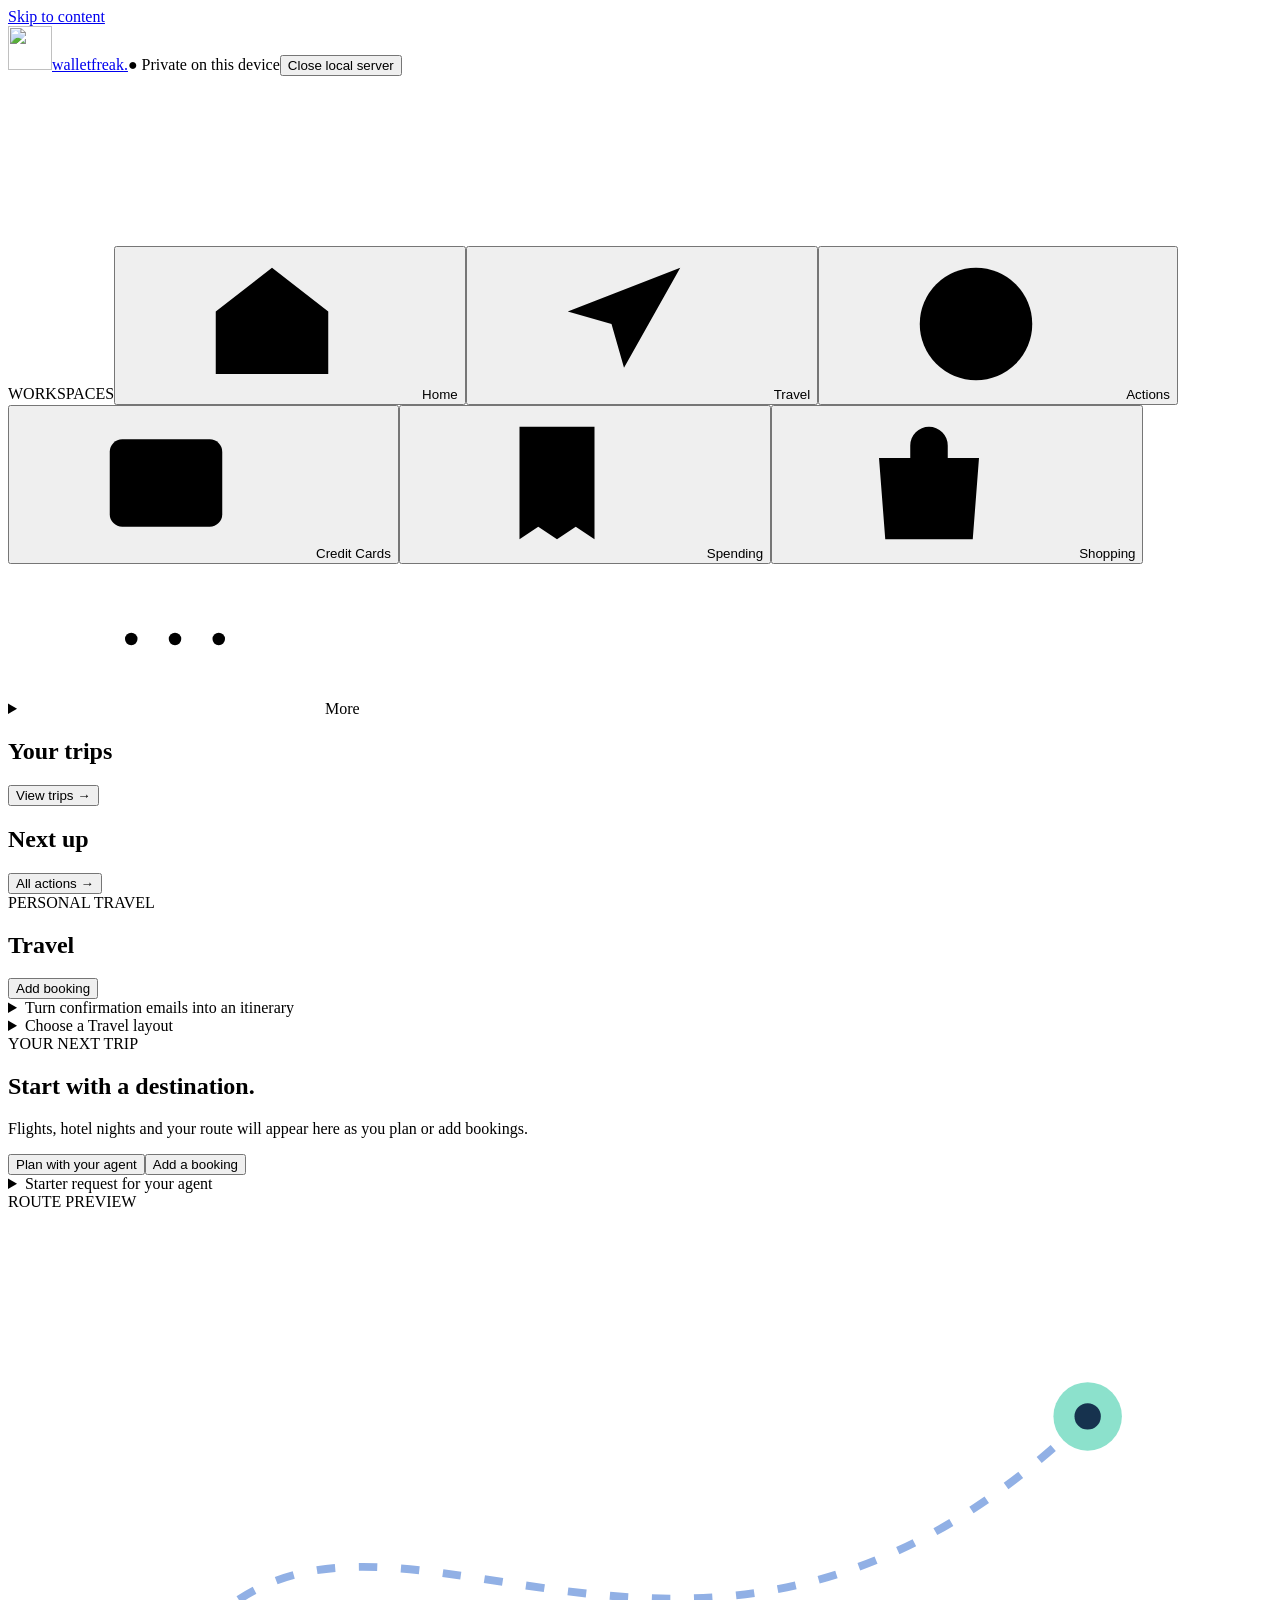
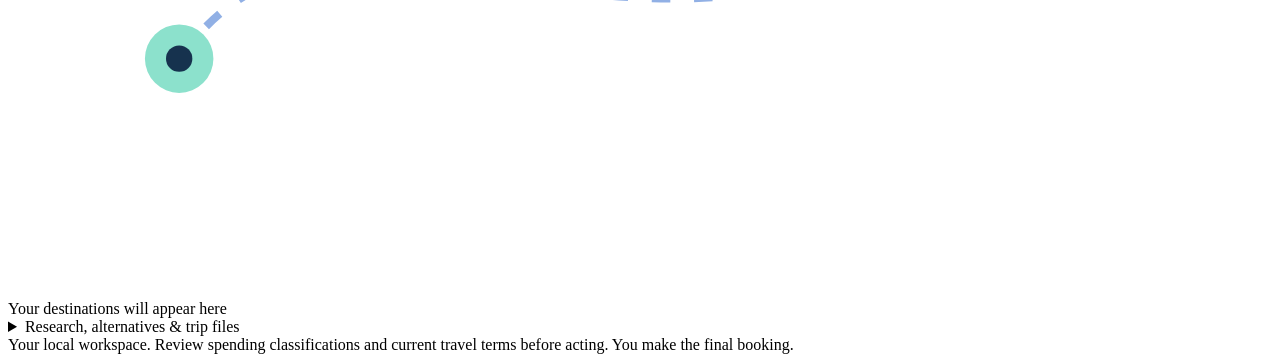
==== plugins/walletfreak/assets/dashboard/index.html @ db1d3a80 "Simplify personal wallet and travel empty state" ====
<!doctype html>
<html lang="en"><head><meta charset="utf-8"><meta name="viewport" content="width=device-width,initial-scale=1"><title>WalletFreak · Research workspace</title><link rel="icon" href="/assets/mascot.png"><link rel="stylesheet" href="/assets/dashboard/app.css"><script defer src="/assets/dashboard/app.js"></script><script defer src="/assets/dashboard/finance.js"></script><script defer src="/assets/dashboard/spending.js"></script><script defer src="/assets/dashboard/shopping.js"></script><script defer src="/assets/dashboard/confirmations.js"></script><link rel="stylesheet" href="/assets/components/v1/components.css"><script defer src="/assets/components/v1/components.js"></script><script defer src="/assets/dashboard/overview.js"></script><script defer src="/assets/dashboard/actions.js"></script><script defer src="/assets/dashboard/wallet-setup.js"></script><script defer src="/assets/dashboard/onboarding.js"></script><link rel="stylesheet" href="/assets/components/v1/vendor/leaflet.css"><script defer src="/assets/components/v1/vendor/leaflet.js"></script></head>
<body>
<a class="skip" href="#main">Skip to content</a>
<header><a class="brand" href="/"><img src="/assets/mascot.png" width="44" height="44" alt="">walletfreak<span>.</span></a><span class="local-badge">● Private on this device</span><button id="stop" class="quiet">Close local server</button></header>
<main id="main">
<p id="notice" role="status" aria-live="polite"></p>
<svg class="nav-sprite" aria-hidden="true" xmlns="http://www.w3.org/2000/svg"><symbol id="nav-home" viewBox="0 0 24 24"><path d="m3 10 9-7 9 7v10H3zM9 20v-6h6v6"/></symbol><symbol id="nav-travel" viewBox="0 0 24 24"><path d="M21 3 3 10l7 2 2 7 9-16ZM10 12l5-5"/></symbol><symbol id="nav-actions" viewBox="0 0 24 24"><circle cx="12" cy="12" r="9"/><path d="m8 12 3 3 5-6"/></symbol><symbol id="nav-cards" viewBox="0 0 24 24"><rect x="3" y="5" width="18" height="14" rx="2"/><path d="M3 10h18"/></symbol><symbol id="nav-spending" viewBox="0 0 24 24"><path d="M6 3h12v18l-3-2-3 2-3-2-3 2zM9 8h6M9 12h6"/></symbol><symbol id="nav-shopping" viewBox="0 0 24 24"><path d="M4 8h16l-1 13H5L4 8ZM9 9V6a3 3 0 0 1 6 0v3"/></symbol><symbol id="nav-more" viewBox="0 0 24 24"><circle cx="5" cy="12" r="1"/><circle cx="12" cy="12" r="1"/><circle cx="19" cy="12" r="1"/></symbol></svg>
<nav class="tabs workspace-nav" aria-label="Workspaces"><span class="nav-caption">WORKSPACES</span><button data-tab="home" aria-pressed="true"><span class="nav-icon" aria-hidden="true"><svg><use href="#nav-home"/></svg></span>Home</button><button data-tab="overview" aria-pressed="false"><span class="nav-icon" aria-hidden="true"><svg><use href="#nav-travel"/></svg></span>Travel</button><button data-tab="actions" aria-pressed="false"><span class="nav-icon" aria-hidden="true"><svg><use href="#nav-actions"/></svg></span>Actions <span id="action-count" class="action-count" aria-hidden="true" hidden></span></button><button data-tab="wallet" aria-pressed="false"><span class="nav-icon" aria-hidden="true"><svg><use href="#nav-cards"/></svg></span>Credit Cards</button><button data-tab="spending" aria-pressed="false"><span class="nav-icon" aria-hidden="true"><svg><use href="#nav-spending"/></svg></span>Spending</button><button data-tab="shopping" aria-pressed="false"><span class="nav-icon" aria-hidden="true"><svg><use href="#nav-shopping"/></svg></span>Shopping</button><details class="workspace-more"><summary><span class="nav-icon" aria-hidden="true"><svg><use href="#nav-more"/></svg></span>More</summary><div><button data-tab="credentials" aria-pressed="false">Sign-ins</button><button data-tab="plugins" aria-pressed="false">Plugins & skills</button></div></details></nav>
<div id="wallet-summary" class="summary-strip"></div>
<section id="onboarding" class="onboarding" aria-labelledby="onboarding-title" hidden><div><span class="eyebrow">GET STARTED</span><h2 id="onboarding-title">Make this dashboard yours.</h2><p>Start with the current Travel design. Your trips fill its sections; cards and rewards have their own workspace. Sign-ins are optional. Saved changes are available to your agent on its next read.</p></div><div class="onboarding-steps"><form id="onboarding-layout"><label>Travel layout<select id="onboarding-template"></select></label><button type="submit" class="primary">Use this layout</button></form><button id="onboarding-wallet" type="button">Add your wallet</button><button id="onboarding-signins" type="button">Add sign-ins</button><button id="onboarding-finish" type="button" class="quiet">Finish setup</button></div><p id="onboarding-status" role="status"></p></section>
<section id="home" class="panel"><div id="home-hero" class="home-hero"></div><div id="home-stats" class="home-stats"></div><div class="section-heading"><h2>Your trips</h2><button type="button" data-tab="overview">View trips →</button></div><div id="home-trips" class="home-trips"></div><div class="section-heading"><h2>Next up</h2><button type="button" data-tab="actions">All actions →</button></div><div id="home-actions" class="home-actions"></div></section>
<section id="overview" class="panel"><div class="travel-hero"><div><span class="eyebrow">PERSONAL TRAVEL</span><h1 id="overview-heading">Travel</h1></div><div class="travel-hero-actions"><button type="button" id="open-confirmations">Add booking</button></div></div><details id="confirmation-import" class="confirmation-import"><summary>Turn confirmation emails into an itinerary</summary><form id="confirmation-form"><label>Paste one or more confirmation emails<textarea id="confirmation-text" rows="8" maxlength="50000" required placeholder="Paste a flight or hotel confirmation. Separate multiple emails with --- on its own line."></textarea></label><button class="primary" type="submit">Detect bookings</button></form><div id="confirmation-review" hidden><label>Trip name<input id="confirmation-title" value="Imported trip" maxlength="200" required></label><p id="confirmation-note"></p><div id="confirmation-items"></div><fieldset class="confirmation-lodging"><legend>Hotel nights to cover</legend><p>Use local dates at the destination. Check-in is the arrival day; check-out is the departure day. Leave both blank if the dates are uncertain.</p><div class="credential-grid"><label>First hotel night<input id="confirmation-lodging-start" type="date"></label><label>Departure / check-out<input id="confirmation-lodging-end" type="date"></label></div></fieldset><button type="button" id="confirmation-save" class="primary">Save reviewed itinerary</button></div><p class="muted">Preview stays in this browser. Saving keeps reviewed fields; original email text is discarded.</p></details><details id="overview-customize"><summary>Choose a Travel layout</summary><form id="overview-settings" class="inline-form"><label>Template<select aria-label="Template" id="overview-template"></select></label><label>Theme<select aria-label="Theme" id="overview-theme"></select></label><label>Density<select aria-label="Density" id="overview-density"></select></label><button type="submit">Apply template</button></form><div class="actions"><label>Load layout JSON<input id="overview-file" type="file" accept=".json,application/json"></label><button id="overview-export">Download layout</button></div><p class="muted">Travel layouts arrange trip sections. Cards and spending have their own workspaces; your data stays on this device.</p></details><div id="overview-intro" class="travel-empty"><div class="travel-empty-copy"><span class="eyebrow">YOUR NEXT TRIP</span><h2>Start with a destination.</h2><p>Flights, hotel nights and your route will appear here as you plan or add bookings.</p><div class="actions"><button id="overview-plan" type="button" class="primary">Plan with your agent</button><button id="overview-import" type="button">Add a booking</button></div><details><summary>Starter request for your agent</summary><p id="overview-prompt">Plan a trip to [destination] around [dates]. Use my personal wallet, compare cash and points, and add flights, hotel nights and stay locations to my Travel dashboard. If I have linked airline sign-ins, review upcoming bookings with me and import confirmed trips without duplicates.</p><button id="overview-copy" type="button">Copy request</button></details></div><div class="travel-empty-map" aria-hidden="true"><span class="eyebrow">ROUTE PREVIEW</span><svg viewBox="0 0 480 260" preserveAspectRatio="xMidYMid meet"><path d="M65 170 C135 72 255 228 410 78" fill="none" stroke="#91b0e5" stroke-width="3" stroke-dasharray="7 9"/><circle cx="65" cy="170" r="13" fill="#8ce1cc"/><circle cx="410" cy="78" r="13" fill="#8ce1cc"/><circle cx="65" cy="170" r="5" fill="#16324e"/><circle cx="410" cy="78" r="5" fill="#16324e"/></svg><span>Your destinations will appear here</span></div></div><div id="trip-toolbar" hidden><label id="overview-trip-label">Saved trip<select id="overview-trip"></select></label><button id="manage-trips" type="button">Manage trips</button></div><dialog id="trip-manager" aria-labelledby="trip-manager-title"><div class="section-heading"><h2 id="trip-manager-title">Manage trips</h2><button id="trip-manager-close" type="button" aria-label="Close trip manager">×</button></div><div id="trip-manager-list"></div><div class="actions"><button id="clear-trips" type="button" class="quiet danger">Clear all trips</button></div><p class="muted">Deleted trips are removed from this device. Your wallet and downloaded copies stay.</p></dialog><p id="overview-layout-note" class="muted" hidden>This saved layout includes other workspaces. Travel shows trip sections here; your wallet and spending data remain in their own workspaces.</p><div id="travel-actions" hidden></div><div id="overview-costs" class="travel-costs" hidden></div><div id="overview-content"></div><details id="trip-library"><summary>Research, alternatives & trip files</summary><div id="result-content" hidden><div class="actions"><button id="overview-reload" class="quiet">Refresh trip</button><button id="export" class="quiet">Download trip file</button><button id="delete-results" class="quiet danger">Delete this trip</button></div><details id="trip-alternatives"><summary>Compare options & research</summary><h3>Explore your options</h3><div class="filters"><label>Search findings<input id="search" type="search" placeholder="Provider, route, room, restriction…"></label><label>Type<select aria-label="Type" id="kind"><option value="">All types</option><option>flight</option><option>hotel</option><option>lounge</option><option>transport</option><option>other</option></select></label><label>Availability<select aria-label="Availability" id="availability"><option value="">All statuses</option><option>available</option><option>unavailable</option><option>waitlisted</option><option>blocked</option><option>unverified</option></select></label><label class="check"><input type="checkbox" id="shortlisted"> Shortlist only</label></div>
<p id="count" class="muted" role="status"></p><div id="options" class="option-grid"></div><h3>Compare your shortlist</h3><div id="comparison" class="table-scroll"></div><div id="totals" class="note"></div><h3>Evidence & open questions</h3><div id="evidence"></div><ul id="gaps"></ul>

</details></div></details></section>
<section id="actions" class="panel" hidden><div class="section-heading"><div><span class="eyebrow">YOUR NEXT STEPS</span><h2>Actions</h2></div></div><p class="muted">Decisions and follow-ups across your workspace. Booking status changes when a reviewed confirmation is saved.</p><div id="actions-list"></div></section>
<section id="wallet" class="panel" hidden>
<div class="section-heading"><div><span class="eyebrow">WALLETFREAK CREDIT CARDS</span><h2>Your personal wallet.</h2></div><span class="muted">Self-reported · saved on this device</span></div>
<div id="legacy-profile" class="note" hidden>A saved traveler profile is available. <button id="import-profile" type="button">Load existing wallet</button><span class="muted">Imports into an empty wallet; keeps the original file and report dates.</span></div>
<div class="people-toolbar" hidden><label>Profile<select id="wallet-person" aria-label="Profile"><option value="">Everyone</option></select></label></div><div class="wallet-toolbar"><input id="wallet-search" type="search" aria-label="Search wallet" placeholder="Find a card, program, gift card or credit…"><span id="wallet-status" role="status"></span></div>
<div id="wallet-conflict" class="note" hidden>Your saved wallet changed in another tab. Unsaved edits are still here. Copy anything you want to keep before reloading.</div>
<div class="actions" role="group" aria-label="Wallet view"><button id="wallet-view-cards" aria-pressed="true">Cards & rewards</button><button id="wallet-view-table" aria-pressed="false">Table view</button></div><form id="wallet-form" inert>
<div id="wallet-table-actions" class="actions sheet-actions" hidden><button type="submit" class="primary">Save table edits</button><button type="button" id="reload-wallet" class="quiet">Discard table edits</button></div>
<div id="wallet-tiles"></div><div id="wallet-tables" hidden><section><div class="section-heading"><h3>Cards</h3><button type="button" data-add="cards">+ Add card</button></div><div id="wallet-cards" class="sheet-scroll"></div></section>
<section><div class="section-heading"><h3>Points, miles & status</h3><button type="button" data-add="programs">+ Add loyalty program</button></div><div id="wallet-programs" class="sheet-scroll"></div></section>
<section><div class="section-heading"><h3>Gift cards, travel funds & benefits</h3><button type="button" data-add="benefits">+ Add asset</button></div><div id="wallet-benefits" class="sheet-scroll"></div></section>
</div><dialog id="wallet-editor"><div class="section-heading"><h3 id="wallet-editor-title">Edit entry</h3><button type="button" id="wallet-editor-close" aria-label="Close editor">×</button></div><div id="wallet-editor-fields"></div><div id="reward-suggestion"></div><div class="actions"><button type="button" id="wallet-editor-done" class="primary">Save changes</button></div><p class="muted">Save changes stores this wallet on your device.</p></dialog><dialog id="card-picker" aria-labelledby="card-picker-title"><div class="section-heading"><h3 id="card-picker-title">Choose your card</h3><button type="button" id="card-picker-close" aria-label="Close card gallery">×</button></div><input id="card-picker-search" type="search" aria-label="Search card products" placeholder="Search Delta, United, Chase…"><p id="card-picker-count" class="muted"></p><div id="card-picker-results" class="card-picker-grid"></div><p class="muted">Artwork is from an older catalog and may differ from today’s card.</p></dialog><label class="preferences">Travel & wallet preferences<textarea id="wallet-preferences" maxlength="4000" rows="2" placeholder="Airports, travel preferences and points you want to preserve…"></textarea></label>
<p class="muted">Tab across cells; Enter moves down a column. Blank = unknown. Saving retains each reporting date. Put account passwords in Sign-ins; keep redemption codes out of wallet notes.</p>
</form><details id="wallet-data" class="wallet-extra"><summary>Wallet data & profiles</summary><div class="actions"><button id="setup-wallet" type="button">Manage profiles</button><button type="button" id="delete-wallet" class="quiet danger">Delete personal wallet</button></div></details><dialog id="sync-request-dialog"><div class="section-heading"><h3>Refresh with your agent</h3><button type="button" id="sync-request-close" aria-label="Close request">×</button></div><p>WalletFreak cannot start an agent turn from this page. Copy this request into your Codex or Claude Code conversation to refresh the selected account.</p><textarea id="sync-request-text" readonly rows="4" aria-label="Request for your agent"></textarea><button type="button" id="sync-request-copy" class="primary">Copy request</button></dialog><dialog id="wallet-setup"><div class="section-heading"><h3>Set up your wallet</h3><button type="button" id="setup-cancel">Cancel</button></div><ol id="setup-progress" class="setup-progress"></ol><p id="setup-error" role="status"></p><div id="setup-fields"></div><div class="actions"><button type="button" id="setup-back">Back</button><button type="button" id="setup-next" class="primary">Continue</button></div><p class="muted">Balances and sign-ins are optional. Nothing is saved until Review & save.</p></dialog><details id="asset-guide"><summary>Asset ideas & official references</summary><div id="asset-catalog"></div></details>
<datalist id="card-names"></datalist><datalist id="asset-names"></datalist>
</section>
<section id="credentials" class="panel" hidden>
<div class="section-heading"><h2>Sign-ins</h2></div>
<p class="muted">Passwords are saved encrypted in private local JSON and decrypted only to fill the approved provider login form. The encryption key stays in macOS Keychain on Mac or a private device key file elsewhere. Saving does not log in automatically; ask your agent to sign in or refresh balances. Provider verification remains yours to complete.</p>
<p id="vault-status" role="status"></p><button id="migrate-vault" type="button" hidden>Move older sign-ins to device encryption</button>
<form id="vault-unlock" class="inline-form" hidden><label>Master password<input id="master-password" type="password" minlength="12" maxlength="1024" required autocomplete="off"></label><button id="unlock-vault" type="submit" class="primary">Unlock vault</button></form>
<div id="vault-open" hidden><div id="vault-list" class="sheet-scroll"></div><div class="actions"><button id="clear-signins" type="button" class="quiet danger">Clear all sign-ins</button></div>
<form id="credential-form" autocomplete="off">
<input id="credential-id" type="hidden"><p id="credential-association" class="note" hidden></p>
<div class="credential-grid"><label>Provider<input id="credential-provider" list="provider-names" required maxlength="300" placeholder="United, Hilton, Amex or any provider"></label><label>Person / account label<input id="credential-label" maxlength="300" placeholder="Personal, household member…"></label><label>Exact login origin<input id="credential-origin" type="url" placeholder="https://accounts.example.com" maxlength="300"></label><label>Username<input id="credential-username" required maxlength="300" autocomplete="off"></label><label>Password<input id="credential-password" type="password" required maxlength="4096" autocomplete="new-password"></label></div>
<div class="actions"><button type="submit" class="primary">Save sign-in</button><button type="button" id="new-credential">New sign-in</button></div></form>
</div><datalist id="provider-names"></datalist>
</section>
<section id="spending" class="panel" hidden><div class="finance-hero"><span class="eyebrow">WALLETFREAK SPENDING</span><h2>Know where it went.</h2><p>Review spending by category and month. Every number comes from your approved activity.</p></div><div id="finance-chart"></div><div class="section-heading"><h3>Add activity</h3><button id="references-refresh">Refresh files</button></div>
<div id="reference-drop" class="reference-drop"><strong>Drop statements here</strong><span>PDF, CSV or ZIP · up to 20 MB each</span><button id="reference-choose" type="button">Choose files</button><input id="reference-files" type="file" accept=".pdf,.csv,.zip,application/pdf,text/csv,application/zip" multiple hidden></div>
<p id="reference-status" role="status" class="muted">Saved on this device. Ask your agent what you’d like to learn.</p>
<div id="reference-list"></div><button id="reference-copy" type="button" hidden>Copy references for your agent</button>
<p class="muted reference-privacy">Uploading saves a local copy; it does not start analysis. When you ask your agent to read it, your host’s model data handling applies.</p>
<div id="spending-report"><p class="muted">Your metrics and findings will appear here.</p></div>

<details id="spend-advanced"><summary>Transaction spreadsheet (CSV)</summary>
<div class="section-heading"><h3>Transaction spreadsheet</h3><div class="actions"><button id="spend-reload">Reload spending</button><a href="/api/spending/transactions.csv" download>Download transactions CSV</a><a href="/api/spending/summary.csv" download>Download category totals CSV</a><button id="spend-delete" class="danger">Delete spending</button></div></div>
<p class="muted">Download activity from your bank, then import it here. Files are processed on this device. No bank credentials required. This is a local spending ledger, not a tax report.</p>
<details id="spend-import-panel"><summary>Import downloaded activity</summary><form id="spend-import-form">
<div class="credential-grid"><label>Bank<select aria-label="Bank" id="spend-bank"><option>Chase</option><option>Citi</option><option>Capital One</option><option>Amex</option><option>Other bank</option></select></label><label>Account alias<input id="spend-account" required maxlength="300" placeholder="Sapphire personal · avoid full account numbers"></label><label>Default currency<input id="spend-currency" value="USD" pattern="[A-Za-z]{3}" required maxlength="3"></label><label>Purchases in this CSV<select aria-label="Purchases in this CSV" id="spend-sign"><option value="negative">Negative amounts (typical Chase card export)</option><option value="positive">Positive amounts (typical Amex card export)</option></select></label></div>
<p class="muted">Check one known purchase against the preview. Debit/Credit columns override the sign setting. Dates must include a year: YYYY-MM-DD or US month/day/year. Amounts support up to two decimal places.</p>
<label>Activity CSV<input type="file" id="spend-file" accept=".csv,text/csv" required></label><p class="muted">One account per import, up to 10,000 transactions in the ledger and 1.2 MB per file. PDF, scanned and Excel statements need conversion and reconciliation first; the Spending skill includes bank-specific guides. Original downloads are not stored by this app.</p>
<div id="spend-mapping" class="credential-grid"></div><div class="actions"><button type="submit">Preview import</button><button type="button" id="spend-template">Download CSV template</button></div></form>
<p id="spend-preview-note" role="status"></p><div id="spend-preview" class="sheet-scroll"></div><button id="spend-confirm" hidden>Add preview to ledger</button></details>
<div class="filters"><label>Search transactions<input id="spend-search" type="search" placeholder="Merchant, category, account…"></label><label>Review state<select aria-label="Review state" id="spend-filter"><option value="">All transactions</option><option>needs-review</option><option>approved</option><option>excluded</option></select></label><label>Month<input id="spend-month" type="month"></label></div>
<div class="actions"><button id="spend-save">Save row edits</button><button id="spend-approve">Approve this page</button><span id="spend-count" role="status"></span></div><p class="muted">Positive = money out; negative = money in. Confirm each category and transaction type. “Approve this page” skips unknown types and possible duplicates. Payments, transfers and income are excluded from spending totals. Refunds reduce spending in the month received.</p>
<div id="spend-table" class="sheet-scroll"></div><div class="actions"><button id="spend-prev">Previous page</button><button id="spend-next">Next page</button></div>
<h3>Monthly category totals</h3><p class="muted">Approved expenses minus approved refunds, grouped by currency. Totals cover the complete ledger; search and page filters apply only to the transaction table.</p><div id="spend-totals" class="sheet-scroll"></div>
</details>
</section>

<section id="shopping" class="panel" hidden><div class="travel-hero"><div><span class="eyebrow">WALLETFREAK SHOPPING</span><h1>Find the better deal.</h1><p>Compare current prices, offers, cash back and the cards you already have.</p></div><button id="shopping-refresh">Refresh findings</button></div><label>Search observed offers<input id="shopping-search" type="search" placeholder="Store, product or terms"></label><p id="shopping-count" class="muted"></p><div id="shopping-deals"></div><p class="muted">Ask your agent to research a product or retailer. Offers are snapshots; check source terms before buying.</p></section><section id="plugins" class="panel" hidden><div class="section-heading"><h2>Plugins & skills</h2><input id="skill-search" type="search" aria-label="Search plugins and skills" placeholder="Find a capability…"></div><p id="plugin-note" class="muted"></p><div id="plugin-list"></div></section>
</main><footer>Your local workspace. Review spending classifications and current travel terms before acting. You make the final booking.</footer>
</body></html>
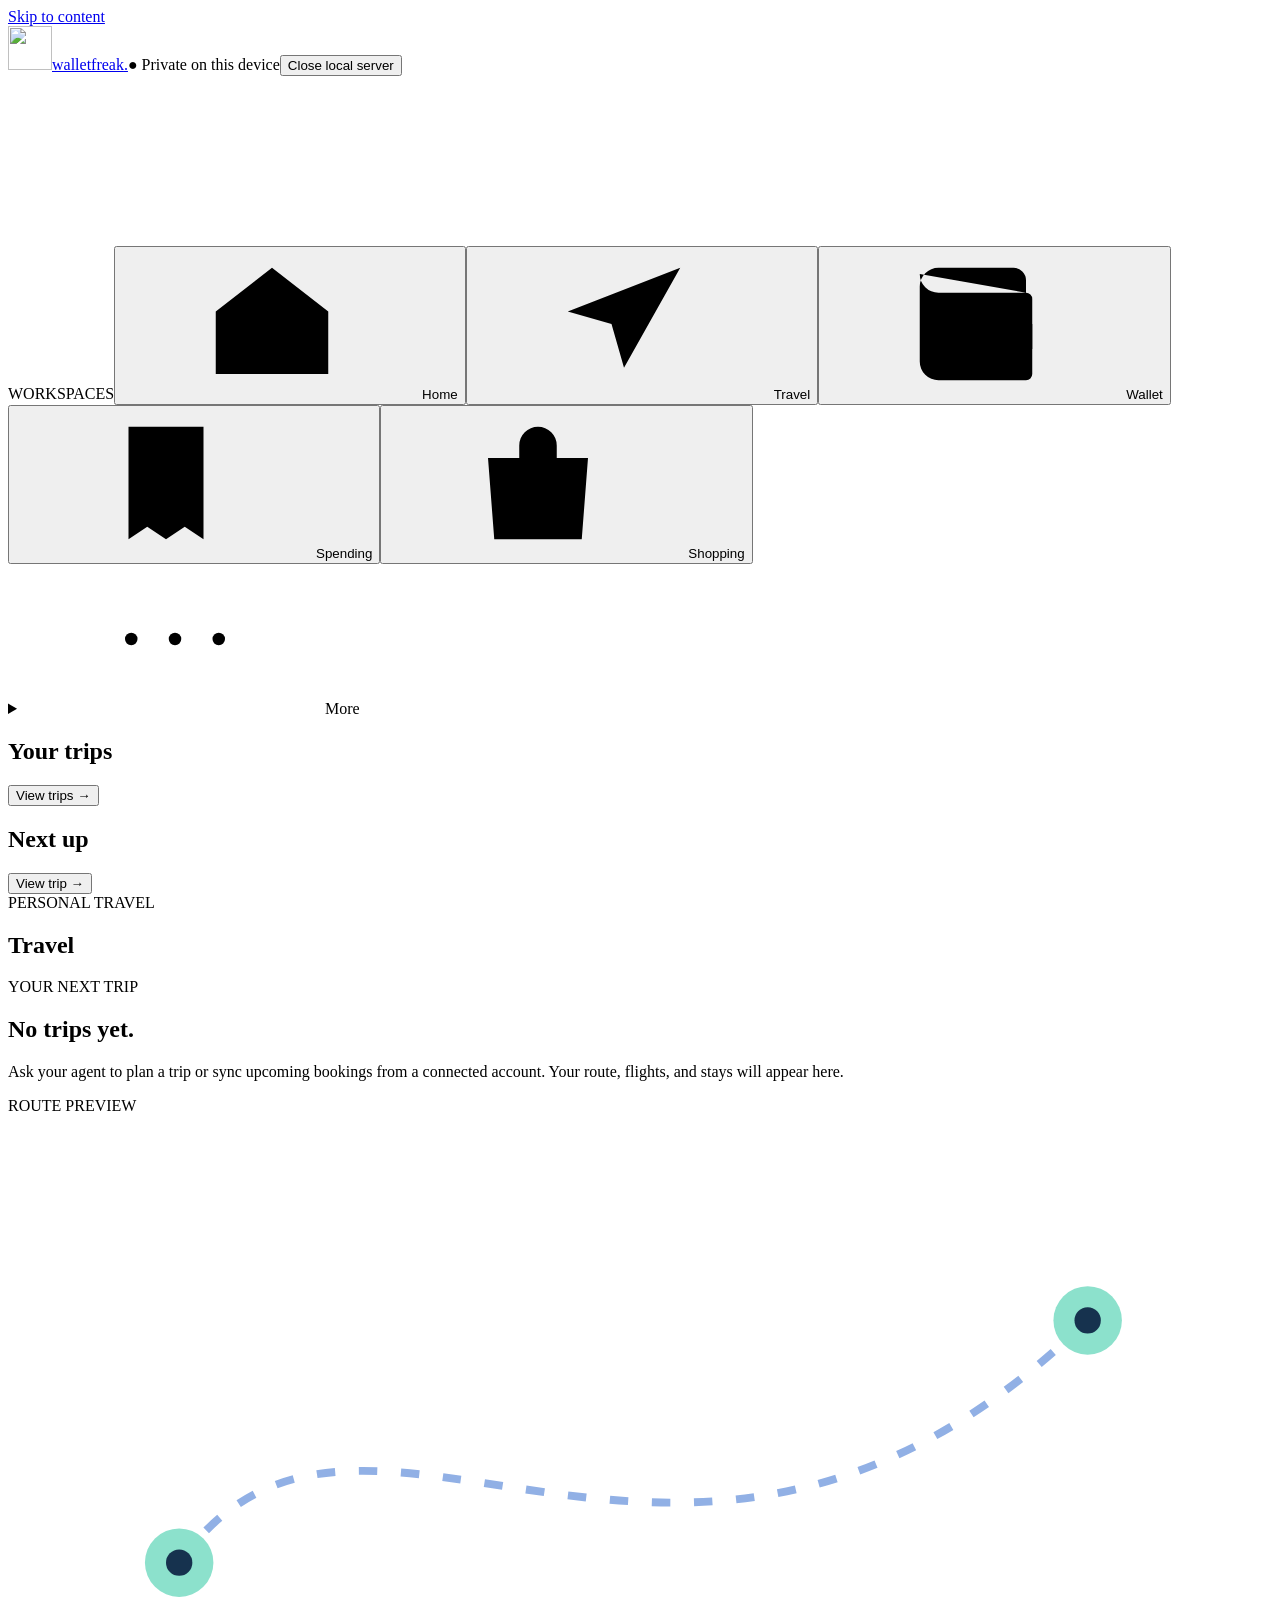
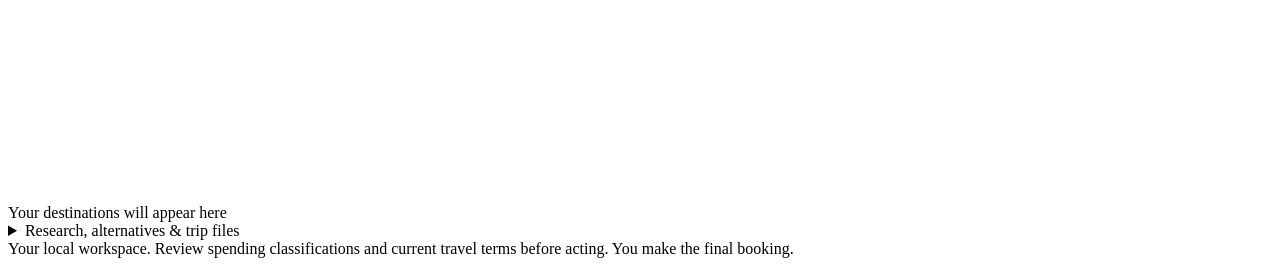
==== commit b9d38bab: "Unify connected accounts in Wallet and simplify Travel" ====
--- a/plugins/walletfreak/assets/dashboard/index.html
+++ b/plugins/walletfreak/assets/dashboard/index.html
@@ -1,22 +1,32 @@
 <!doctype html>
-<html lang="en"><head><meta charset="utf-8"><meta name="viewport" content="width=device-width,initial-scale=1"><title>WalletFreak · Research workspace</title><link rel="icon" href="/assets/mascot.png"><link rel="stylesheet" href="/assets/dashboard/app.css"><script defer src="/assets/dashboard/app.js"></script><script defer src="/assets/dashboard/finance.js"></script><script defer src="/assets/dashboard/spending.js"></script><script defer src="/assets/dashboard/shopping.js"></script><script defer src="/assets/dashboard/confirmations.js"></script><link rel="stylesheet" href="/assets/components/v1/components.css"><script defer src="/assets/components/v1/components.js"></script><script defer src="/assets/dashboard/overview.js"></script><script defer src="/assets/dashboard/actions.js"></script><script defer src="/assets/dashboard/wallet-setup.js"></script><script defer src="/assets/dashboard/onboarding.js"></script><link rel="stylesheet" href="/assets/components/v1/vendor/leaflet.css"><script defer src="/assets/components/v1/vendor/leaflet.js"></script></head>
+<html lang="en"><head><meta charset="utf-8"><meta name="viewport" content="width=device-width,initial-scale=1"><title>WalletFreak · Research workspace</title><link rel="icon" href="/assets/mascot.png"><link rel="stylesheet" href="/assets/dashboard/app.css"><script defer src="/assets/dashboard/app.js"></script><script defer src="/assets/dashboard/finance.js"></script><script defer src="/assets/dashboard/spending.js"></script><script defer src="/assets/dashboard/shopping.js"></script><link rel="stylesheet" href="/assets/components/v1/components.css"><script defer src="/assets/components/v1/components.js"></script><script defer src="/assets/dashboard/overview.js"></script><script defer src="/assets/dashboard/actions.js"></script><script defer src="/assets/dashboard/wallet-setup.js"></script><script defer src="/assets/dashboard/onboarding.js"></script><link rel="stylesheet" href="/assets/components/v1/vendor/leaflet.css"><script defer src="/assets/components/v1/vendor/leaflet.js"></script></head>
 <body>
 <a class="skip" href="#main">Skip to content</a>
 <header><a class="brand" href="/"><img src="/assets/mascot.png" width="44" height="44" alt="">walletfreak<span>.</span></a><span class="local-badge">● Private on this device</span><button id="stop" class="quiet">Close local server</button></header>
 <main id="main">
 <p id="notice" role="status" aria-live="polite"></p>
-<svg class="nav-sprite" aria-hidden="true" xmlns="http://www.w3.org/2000/svg"><symbol id="nav-home" viewBox="0 0 24 24"><path d="m3 10 9-7 9 7v10H3zM9 20v-6h6v6"/></symbol><symbol id="nav-travel" viewBox="0 0 24 24"><path d="M21 3 3 10l7 2 2 7 9-16ZM10 12l5-5"/></symbol><symbol id="nav-actions" viewBox="0 0 24 24"><circle cx="12" cy="12" r="9"/><path d="m8 12 3 3 5-6"/></symbol><symbol id="nav-cards" viewBox="0 0 24 24"><rect x="3" y="5" width="18" height="14" rx="2"/><path d="M3 10h18"/></symbol><symbol id="nav-spending" viewBox="0 0 24 24"><path d="M6 3h12v18l-3-2-3 2-3-2-3 2zM9 8h6M9 12h6"/></symbol><symbol id="nav-shopping" viewBox="0 0 24 24"><path d="M4 8h16l-1 13H5L4 8ZM9 9V6a3 3 0 0 1 6 0v3"/></symbol><symbol id="nav-more" viewBox="0 0 24 24"><circle cx="5" cy="12" r="1"/><circle cx="12" cy="12" r="1"/><circle cx="19" cy="12" r="1"/></symbol></svg>
-<nav class="tabs workspace-nav" aria-label="Workspaces"><span class="nav-caption">WORKSPACES</span><button data-tab="home" aria-pressed="true"><span class="nav-icon" aria-hidden="true"><svg><use href="#nav-home"/></svg></span>Home</button><button data-tab="overview" aria-pressed="false"><span class="nav-icon" aria-hidden="true"><svg><use href="#nav-travel"/></svg></span>Travel</button><button data-tab="actions" aria-pressed="false"><span class="nav-icon" aria-hidden="true"><svg><use href="#nav-actions"/></svg></span>Actions <span id="action-count" class="action-count" aria-hidden="true" hidden></span></button><button data-tab="wallet" aria-pressed="false"><span class="nav-icon" aria-hidden="true"><svg><use href="#nav-cards"/></svg></span>Credit Cards</button><button data-tab="spending" aria-pressed="false"><span class="nav-icon" aria-hidden="true"><svg><use href="#nav-spending"/></svg></span>Spending</button><button data-tab="shopping" aria-pressed="false"><span class="nav-icon" aria-hidden="true"><svg><use href="#nav-shopping"/></svg></span>Shopping</button><details class="workspace-more"><summary><span class="nav-icon" aria-hidden="true"><svg><use href="#nav-more"/></svg></span>More</summary><div><button data-tab="credentials" aria-pressed="false">Sign-ins</button><button data-tab="plugins" aria-pressed="false">Plugins & skills</button></div></details></nav>
+<svg class="nav-sprite" aria-hidden="true" xmlns="http://www.w3.org/2000/svg"><symbol id="nav-home" viewBox="0 0 24 24"><path d="m3 10 9-7 9 7v10H3zM9 20v-6h6v6"/></symbol><symbol id="nav-travel" viewBox="0 0 24 24"><path d="M21 3 3 10l7 2 2 7 9-16ZM10 12l5-5"/></symbol><symbol id="nav-cards" viewBox="0 0 24 24"><path d="M20 7V5a2 2 0 0 0-2-2H6a3 3 0 0 0-3 3v12a3 3 0 0 0 3 3h14a1 1 0 0 0 1-1V8a1 1 0 0 0-1-1H6a3 3 0 0 1-3-3"/><path d="M21 12h-5a2 2 0 0 0 0 4h5"/></symbol><symbol id="nav-spending" viewBox="0 0 24 24"><path d="M6 3h12v18l-3-2-3 2-3-2-3 2zM9 8h6M9 12h6"/></symbol><symbol id="nav-shopping" viewBox="0 0 24 24"><path d="M4 8h16l-1 13H5L4 8ZM9 9V6a3 3 0 0 1 6 0v3"/></symbol><symbol id="nav-more" viewBox="0 0 24 24"><circle cx="5" cy="12" r="1"/><circle cx="12" cy="12" r="1"/><circle cx="19" cy="12" r="1"/></symbol></svg>
+<nav class="tabs workspace-nav" aria-label="Workspaces"><span class="nav-caption">WORKSPACES</span><button data-tab="home" aria-pressed="true"><span class="nav-icon" aria-hidden="true"><svg><use href="#nav-home"/></svg></span>Home</button><button data-tab="overview" aria-pressed="false"><span class="nav-icon" aria-hidden="true"><svg><use href="#nav-travel"/></svg></span>Travel <span id="action-count" class="action-count" aria-hidden="true" hidden></span></button><button data-tab="wallet" aria-pressed="false"><span class="nav-icon" aria-hidden="true"><svg><use href="#nav-cards"/></svg></span>Wallet</button><button data-tab="spending" aria-pressed="false"><span class="nav-icon" aria-hidden="true"><svg><use href="#nav-spending"/></svg></span>Spending</button><button data-tab="shopping" aria-pressed="false"><span class="nav-icon" aria-hidden="true"><svg><use href="#nav-shopping"/></svg></span>Shopping</button><details class="workspace-more"><summary><span class="nav-icon" aria-hidden="true"><svg><use href="#nav-more"/></svg></span>More</summary><div><button data-tab="plugins" aria-pressed="false">Plugins & skills</button></div></details></nav>
 <div id="wallet-summary" class="summary-strip"></div>
-<section id="onboarding" class="onboarding" aria-labelledby="onboarding-title" hidden><div><span class="eyebrow">GET STARTED</span><h2 id="onboarding-title">Make this dashboard yours.</h2><p>Start with the current Travel design. Your trips fill its sections; cards and rewards have their own workspace. Sign-ins are optional. Saved changes are available to your agent on its next read.</p></div><div class="onboarding-steps"><form id="onboarding-layout"><label>Travel layout<select id="onboarding-template"></select></label><button type="submit" class="primary">Use this layout</button></form><button id="onboarding-wallet" type="button">Add your wallet</button><button id="onboarding-signins" type="button">Add sign-ins</button><button id="onboarding-finish" type="button" class="quiet">Finish setup</button></div><p id="onboarding-status" role="status"></p></section>
-<section id="home" class="panel"><div id="home-hero" class="home-hero"></div><div id="home-stats" class="home-stats"></div><div class="section-heading"><h2>Your trips</h2><button type="button" data-tab="overview">View trips →</button></div><div id="home-trips" class="home-trips"></div><div class="section-heading"><h2>Next up</h2><button type="button" data-tab="actions">All actions →</button></div><div id="home-actions" class="home-actions"></div></section>
-<section id="overview" class="panel"><div class="travel-hero"><div><span class="eyebrow">PERSONAL TRAVEL</span><h1 id="overview-heading">Travel</h1></div><div class="travel-hero-actions"><button type="button" id="open-confirmations">Add booking</button></div></div><details id="confirmation-import" class="confirmation-import"><summary>Turn confirmation emails into an itinerary</summary><form id="confirmation-form"><label>Paste one or more confirmation emails<textarea id="confirmation-text" rows="8" maxlength="50000" required placeholder="Paste a flight or hotel confirmation. Separate multiple emails with --- on its own line."></textarea></label><button class="primary" type="submit">Detect bookings</button></form><div id="confirmation-review" hidden><label>Trip name<input id="confirmation-title" value="Imported trip" maxlength="200" required></label><p id="confirmation-note"></p><div id="confirmation-items"></div><fieldset class="confirmation-lodging"><legend>Hotel nights to cover</legend><p>Use local dates at the destination. Check-in is the arrival day; check-out is the departure day. Leave both blank if the dates are uncertain.</p><div class="credential-grid"><label>First hotel night<input id="confirmation-lodging-start" type="date"></label><label>Departure / check-out<input id="confirmation-lodging-end" type="date"></label></div></fieldset><button type="button" id="confirmation-save" class="primary">Save reviewed itinerary</button></div><p class="muted">Preview stays in this browser. Saving keeps reviewed fields; original email text is discarded.</p></details><details id="overview-customize"><summary>Choose a Travel layout</summary><form id="overview-settings" class="inline-form"><label>Template<select aria-label="Template" id="overview-template"></select></label><label>Theme<select aria-label="Theme" id="overview-theme"></select></label><label>Density<select aria-label="Density" id="overview-density"></select></label><button type="submit">Apply template</button></form><div class="actions"><label>Load layout JSON<input id="overview-file" type="file" accept=".json,application/json"></label><button id="overview-export">Download layout</button></div><p class="muted">Travel layouts arrange trip sections. Cards and spending have their own workspaces; your data stays on this device.</p></details><div id="overview-intro" class="travel-empty"><div class="travel-empty-copy"><span class="eyebrow">YOUR NEXT TRIP</span><h2>Start with a destination.</h2><p>Flights, hotel nights and your route will appear here as you plan or add bookings.</p><div class="actions"><button id="overview-plan" type="button" class="primary">Plan with your agent</button><button id="overview-import" type="button">Add a booking</button></div><details><summary>Starter request for your agent</summary><p id="overview-prompt">Plan a trip to [destination] around [dates]. Use my personal wallet, compare cash and points, and add flights, hotel nights and stay locations to my Travel dashboard. If I have linked airline sign-ins, review upcoming bookings with me and import confirmed trips without duplicates.</p><button id="overview-copy" type="button">Copy request</button></details></div><div class="travel-empty-map" aria-hidden="true"><span class="eyebrow">ROUTE PREVIEW</span><svg viewBox="0 0 480 260" preserveAspectRatio="xMidYMid meet"><path d="M65 170 C135 72 255 228 410 78" fill="none" stroke="#91b0e5" stroke-width="3" stroke-dasharray="7 9"/><circle cx="65" cy="170" r="13" fill="#8ce1cc"/><circle cx="410" cy="78" r="13" fill="#8ce1cc"/><circle cx="65" cy="170" r="5" fill="#16324e"/><circle cx="410" cy="78" r="5" fill="#16324e"/></svg><span>Your destinations will appear here</span></div></div><div id="trip-toolbar" hidden><label id="overview-trip-label">Saved trip<select id="overview-trip"></select></label><button id="manage-trips" type="button">Manage trips</button></div><dialog id="trip-manager" aria-labelledby="trip-manager-title"><div class="section-heading"><h2 id="trip-manager-title">Manage trips</h2><button id="trip-manager-close" type="button" aria-label="Close trip manager">×</button></div><div id="trip-manager-list"></div><div class="actions"><button id="clear-trips" type="button" class="quiet danger">Clear all trips</button></div><p class="muted">Deleted trips are removed from this device. Your wallet and downloaded copies stay.</p></dialog><p id="overview-layout-note" class="muted" hidden>This saved layout includes other workspaces. Travel shows trip sections here; your wallet and spending data remain in their own workspaces.</p><div id="travel-actions" hidden></div><div id="overview-costs" class="travel-costs" hidden></div><div id="overview-content"></div><details id="trip-library"><summary>Research, alternatives & trip files</summary><div id="result-content" hidden><div class="actions"><button id="overview-reload" class="quiet">Refresh trip</button><button id="export" class="quiet">Download trip file</button><button id="delete-results" class="quiet danger">Delete this trip</button></div><details id="trip-alternatives"><summary>Compare options & research</summary><h3>Explore your options</h3><div class="filters"><label>Search findings<input id="search" type="search" placeholder="Provider, route, room, restriction…"></label><label>Type<select aria-label="Type" id="kind"><option value="">All types</option><option>flight</option><option>hotel</option><option>lounge</option><option>transport</option><option>other</option></select></label><label>Availability<select aria-label="Availability" id="availability"><option value="">All statuses</option><option>available</option><option>unavailable</option><option>waitlisted</option><option>blocked</option><option>unverified</option></select></label><label class="check"><input type="checkbox" id="shortlisted"> Shortlist only</label></div>
+<section id="onboarding" class="onboarding" aria-labelledby="onboarding-title" hidden><div><span class="eyebrow">GET STARTED</span><h2 id="onboarding-title">Make this dashboard yours.</h2><p>Your trips appear in Travel. Keep cards, loyalty accounts and optional encrypted sign-ins in Wallet. Your agent can read saved changes on its next turn.</p></div><div class="onboarding-steps"><button id="onboarding-wallet" type="button">Add cards & rewards</button><button id="onboarding-signins" type="button">Connect an account</button><button id="onboarding-finish" type="button" class="quiet">Finish setup</button></div><p id="onboarding-status" role="status"></p></section>
+<section id="home" class="panel"><div id="home-hero" class="home-hero"></div><div id="home-stats" class="home-stats"></div><div class="section-heading"><h2>Your trips</h2><button type="button" data-tab="overview">View trips →</button></div><div id="home-trips" class="home-trips"></div><div class="section-heading"><h2>Next up</h2><button type="button" data-tab="overview">View trip →</button></div><div id="home-actions" class="home-actions"></div></section>
+<section id="overview" class="panel"><div class="travel-hero"><div><span class="eyebrow">PERSONAL TRAVEL</span><h1 id="overview-heading">Travel</h1></div></div><div id="overview-intro" class="travel-empty"><div class="travel-empty-copy"><span class="eyebrow">YOUR NEXT TRIP</span><h2>No trips yet.</h2><p>Ask your agent to plan a trip or sync upcoming bookings from a connected account. Your route, flights, and stays will appear here.</p></div><div class="travel-empty-map" aria-hidden="true"><span class="eyebrow">ROUTE PREVIEW</span><svg viewBox="0 0 480 260" preserveAspectRatio="xMidYMid meet"><path d="M65 170 C135 72 255 228 410 78" fill="none" stroke="#91b0e5" stroke-width="3" stroke-dasharray="7 9"/><circle cx="65" cy="170" r="13" fill="#8ce1cc"/><circle cx="410" cy="78" r="13" fill="#8ce1cc"/><circle cx="65" cy="170" r="5" fill="#16324e"/><circle cx="410" cy="78" r="5" fill="#16324e"/></svg><span>Your destinations will appear here</span></div></div><div id="trip-toolbar" hidden><label id="overview-trip-label">Saved trip<select id="overview-trip"></select></label><button id="manage-trips" type="button">Manage trips</button></div><dialog id="trip-manager" aria-labelledby="trip-manager-title"><div class="section-heading"><h2 id="trip-manager-title">Manage trips</h2><button id="trip-manager-close" type="button" aria-label="Close trip manager">×</button></div><div id="trip-manager-list"></div><div class="actions"><button id="clear-trips" type="button" class="quiet danger">Clear all trips</button></div><p class="muted">Deleted trips are removed from this device. Your wallet and downloaded copies stay.</p></dialog><div id="travel-actions" hidden></div><div id="overview-costs" class="travel-costs" hidden></div><div id="overview-content"></div><details id="trip-library"><summary>Research, alternatives & trip files</summary><div id="result-content" hidden><div class="actions"><button id="overview-reload" class="quiet">Refresh trip</button><button id="export" class="quiet">Download trip file</button><button id="delete-results" class="quiet danger">Delete this trip</button></div><details id="trip-alternatives"><summary>Compare options & research</summary><h3>Explore your options</h3><div class="filters"><label>Search findings<input id="search" type="search" placeholder="Provider, route, room, restriction…"></label><label>Type<select aria-label="Type" id="kind"><option value="">All types</option><option>flight</option><option>hotel</option><option>lounge</option><option>transport</option><option>other</option></select></label><label>Availability<select aria-label="Availability" id="availability"><option value="">All statuses</option><option>available</option><option>unavailable</option><option>waitlisted</option><option>blocked</option><option>unverified</option></select></label><label class="check"><input type="checkbox" id="shortlisted"> Shortlist only</label></div>
 <p id="count" class="muted" role="status"></p><div id="options" class="option-grid"></div><h3>Compare your shortlist</h3><div id="comparison" class="table-scroll"></div><div id="totals" class="note"></div><h3>Evidence & open questions</h3><div id="evidence"></div><ul id="gaps"></ul>
 
 </details></div></details></section>
-<section id="actions" class="panel" hidden><div class="section-heading"><div><span class="eyebrow">YOUR NEXT STEPS</span><h2>Actions</h2></div></div><p class="muted">Decisions and follow-ups across your workspace. Booking status changes when a reviewed confirmation is saved.</p><div id="actions-list"></div></section>
 <section id="wallet" class="panel" hidden>
-<div class="section-heading"><div><span class="eyebrow">WALLETFREAK CREDIT CARDS</span><h2>Your personal wallet.</h2></div><span class="muted">Self-reported · saved on this device</span></div>
+<div class="section-heading"><div><span class="eyebrow">PERSONAL WALLET</span><h2>Your personal wallet.</h2></div><span class="muted">Self-reported · saved on this device</span></div>
+<div id="wallet-connections" class="wallet-connections">
+<div class="section-heading"><div><span class="eyebrow">CONNECTED ACCOUNTS</span><h2>Connected accounts</h2></div><button id="new-credential" type="button">+ Connect account</button></div>
+<p class="muted">Connect airline, hotel, or card accounts. Ask your agent to sync trips or research flights; complete provider verification yourself.</p>
+<p id="vault-status" role="status"></p><button id="migrate-vault" type="button" hidden>Move older sign-ins to device encryption</button>
+<form id="vault-unlock" class="inline-form" hidden><label>Master password<input id="master-password" type="password" minlength="12" maxlength="1024" required autocomplete="off"></label><button id="unlock-vault" type="submit" class="primary">Unlock vault</button></form>
+<div id="vault-open" hidden><div id="vault-list" class="sheet-scroll"></div><div class="actions"><button id="clear-signins" type="button" class="quiet danger">Clear all sign-ins</button></div>
+<dialog id="credential-dialog" aria-labelledby="credential-dialog-title"><div class="section-heading"><h2 id="credential-dialog-title">Connect an account</h2><button id="credential-close" type="button" aria-label="Close account setup">×</button></div><p id="credential-step-label" class="eyebrow"></p><div id="credential-categories" class="credential-choice-grid"></div><div id="credential-providers" class="credential-choice-grid" hidden></div><form id="credential-form" autocomplete="off" hidden>
+<input id="credential-id" type="hidden"><p id="credential-association" class="note" hidden></p>
+<div class="credential-grid"><label>Provider<input id="credential-provider" required maxlength="300" readonly></label><label>Account nickname<input id="credential-label" maxlength="300" placeholder="My personal account"></label><label>Exact login origin<input id="credential-origin" type="url" placeholder="https://accounts.example.com" maxlength="300"></label><p class="muted">For agent sign-in, enter the exact HTTPS origin of the provider login page. Saving here does not log in or start a trip sync.</p><label>Username<input id="credential-username" required maxlength="300" autocomplete="off"></label><label>Password<input id="credential-password" type="password" required maxlength="4096" autocomplete="new-password"></label></div>
+<div class="actions"><button type="button" id="credential-back">Back</button><button type="submit" class="primary">Save account</button></div></form></dialog>
+</div></div>
 <div id="legacy-profile" class="note" hidden>A saved traveler profile is available. <button id="import-profile" type="button">Load existing wallet</button><span class="muted">Imports into an empty wallet; keeps the original file and report dates.</span></div>
 <div class="people-toolbar" hidden><label>Profile<select id="wallet-person" aria-label="Profile"><option value="">Everyone</option></select></label></div><div class="wallet-toolbar"><input id="wallet-search" type="search" aria-label="Search wallet" placeholder="Find a card, program, gift card or credit…"><span id="wallet-status" role="status"></span></div>
 <div id="wallet-conflict" class="note" hidden>Your saved wallet changed in another tab. Unsaved edits are still here. Copy anything you want to keep before reloading.</div>
@@ -26,21 +36,10 @@
 <section><div class="section-heading"><h3>Points, miles & status</h3><button type="button" data-add="programs">+ Add loyalty program</button></div><div id="wallet-programs" class="sheet-scroll"></div></section>
 <section><div class="section-heading"><h3>Gift cards, travel funds & benefits</h3><button type="button" data-add="benefits">+ Add asset</button></div><div id="wallet-benefits" class="sheet-scroll"></div></section>
 </div><dialog id="wallet-editor"><div class="section-heading"><h3 id="wallet-editor-title">Edit entry</h3><button type="button" id="wallet-editor-close" aria-label="Close editor">×</button></div><div id="wallet-editor-fields"></div><div id="reward-suggestion"></div><div class="actions"><button type="button" id="wallet-editor-done" class="primary">Save changes</button></div><p class="muted">Save changes stores this wallet on your device.</p></dialog><dialog id="card-picker" aria-labelledby="card-picker-title"><div class="section-heading"><h3 id="card-picker-title">Choose your card</h3><button type="button" id="card-picker-close" aria-label="Close card gallery">×</button></div><input id="card-picker-search" type="search" aria-label="Search card products" placeholder="Search Delta, United, Chase…"><p id="card-picker-count" class="muted"></p><div id="card-picker-results" class="card-picker-grid"></div><p class="muted">Artwork is from an older catalog and may differ from today’s card.</p></dialog><label class="preferences">Travel & wallet preferences<textarea id="wallet-preferences" maxlength="4000" rows="2" placeholder="Airports, travel preferences and points you want to preserve…"></textarea></label>
-<p class="muted">Tab across cells; Enter moves down a column. Blank = unknown. Saving retains each reporting date. Put account passwords in Sign-ins; keep redemption codes out of wallet notes.</p>
-</form><details id="wallet-data" class="wallet-extra"><summary>Wallet data & profiles</summary><div class="actions"><button id="setup-wallet" type="button">Manage profiles</button><button type="button" id="delete-wallet" class="quiet danger">Delete personal wallet</button></div></details><dialog id="sync-request-dialog"><div class="section-heading"><h3>Refresh with your agent</h3><button type="button" id="sync-request-close" aria-label="Close request">×</button></div><p>WalletFreak cannot start an agent turn from this page. Copy this request into your Codex or Claude Code conversation to refresh the selected account.</p><textarea id="sync-request-text" readonly rows="4" aria-label="Request for your agent"></textarea><button type="button" id="sync-request-copy" class="primary">Copy request</button></dialog><dialog id="wallet-setup"><div class="section-heading"><h3>Set up your wallet</h3><button type="button" id="setup-cancel">Cancel</button></div><ol id="setup-progress" class="setup-progress"></ol><p id="setup-error" role="status"></p><div id="setup-fields"></div><div class="actions"><button type="button" id="setup-back">Back</button><button type="button" id="setup-next" class="primary">Continue</button></div><p class="muted">Balances and sign-ins are optional. Nothing is saved until Review & save.</p></dialog><details id="asset-guide"><summary>Asset ideas & official references</summary><div id="asset-catalog"></div></details>
+<p class="muted">Tab across cells; Enter moves down a column. Blank = unknown. Saving retains each reporting date. Keep redemption codes out of wallet notes.</p>
+</form><details id="wallet-data" class="wallet-extra"><summary>Wallet data</summary><div class="actions"><button id="setup-wallet" type="button">Manage profiles</button><button type="button" id="delete-wallet" class="quiet danger">Delete personal wallet</button></div></details><dialog id="wallet-setup"><div class="section-heading"><h3>Set up your wallet</h3><button type="button" id="setup-cancel">Cancel</button></div><ol id="setup-progress" class="setup-progress"></ol><p id="setup-error" role="status"></p><div id="setup-fields"></div><div class="actions"><button type="button" id="setup-back">Back</button><button type="button" id="setup-next" class="primary">Continue</button></div><p class="muted">Balances and sign-ins are optional. Nothing is saved until Review & save.</p></dialog><details id="asset-guide"><summary>Asset ideas & official references</summary><div id="asset-catalog"></div></details>
 <datalist id="card-names"></datalist><datalist id="asset-names"></datalist>
-</section>
-<section id="credentials" class="panel" hidden>
-<div class="section-heading"><h2>Sign-ins</h2></div>
-<p class="muted">Passwords are saved encrypted in private local JSON and decrypted only to fill the approved provider login form. The encryption key stays in macOS Keychain on Mac or a private device key file elsewhere. Saving does not log in automatically; ask your agent to sign in or refresh balances. Provider verification remains yours to complete.</p>
-<p id="vault-status" role="status"></p><button id="migrate-vault" type="button" hidden>Move older sign-ins to device encryption</button>
-<form id="vault-unlock" class="inline-form" hidden><label>Master password<input id="master-password" type="password" minlength="12" maxlength="1024" required autocomplete="off"></label><button id="unlock-vault" type="submit" class="primary">Unlock vault</button></form>
-<div id="vault-open" hidden><div id="vault-list" class="sheet-scroll"></div><div class="actions"><button id="clear-signins" type="button" class="quiet danger">Clear all sign-ins</button></div>
-<form id="credential-form" autocomplete="off">
-<input id="credential-id" type="hidden"><p id="credential-association" class="note" hidden></p>
-<div class="credential-grid"><label>Provider<input id="credential-provider" list="provider-names" required maxlength="300" placeholder="United, Hilton, Amex or any provider"></label><label>Person / account label<input id="credential-label" maxlength="300" placeholder="Personal, household member…"></label><label>Exact login origin<input id="credential-origin" type="url" placeholder="https://accounts.example.com" maxlength="300"></label><label>Username<input id="credential-username" required maxlength="300" autocomplete="off"></label><label>Password<input id="credential-password" type="password" required maxlength="4096" autocomplete="new-password"></label></div>
-<div class="actions"><button type="submit" class="primary">Save sign-in</button><button type="button" id="new-credential">New sign-in</button></div></form>
-</div><datalist id="provider-names"></datalist>
+
 </section>
 <section id="spending" class="panel" hidden><div class="finance-hero"><span class="eyebrow">WALLETFREAK SPENDING</span><h2>Know where it went.</h2><p>Review spending by category and month. Every number comes from your approved activity.</p></div><div id="finance-chart"></div><div class="section-heading"><h3>Add activity</h3><button id="references-refresh">Refresh files</button></div>
 <div id="reference-drop" class="reference-drop"><strong>Drop statements here</strong><span>PDF, CSV or ZIP · up to 20 MB each</span><button id="reference-choose" type="button">Choose files</button><input id="reference-files" type="file" accept=".pdf,.csv,.zip,application/pdf,text/csv,application/zip" multiple hidden></div>
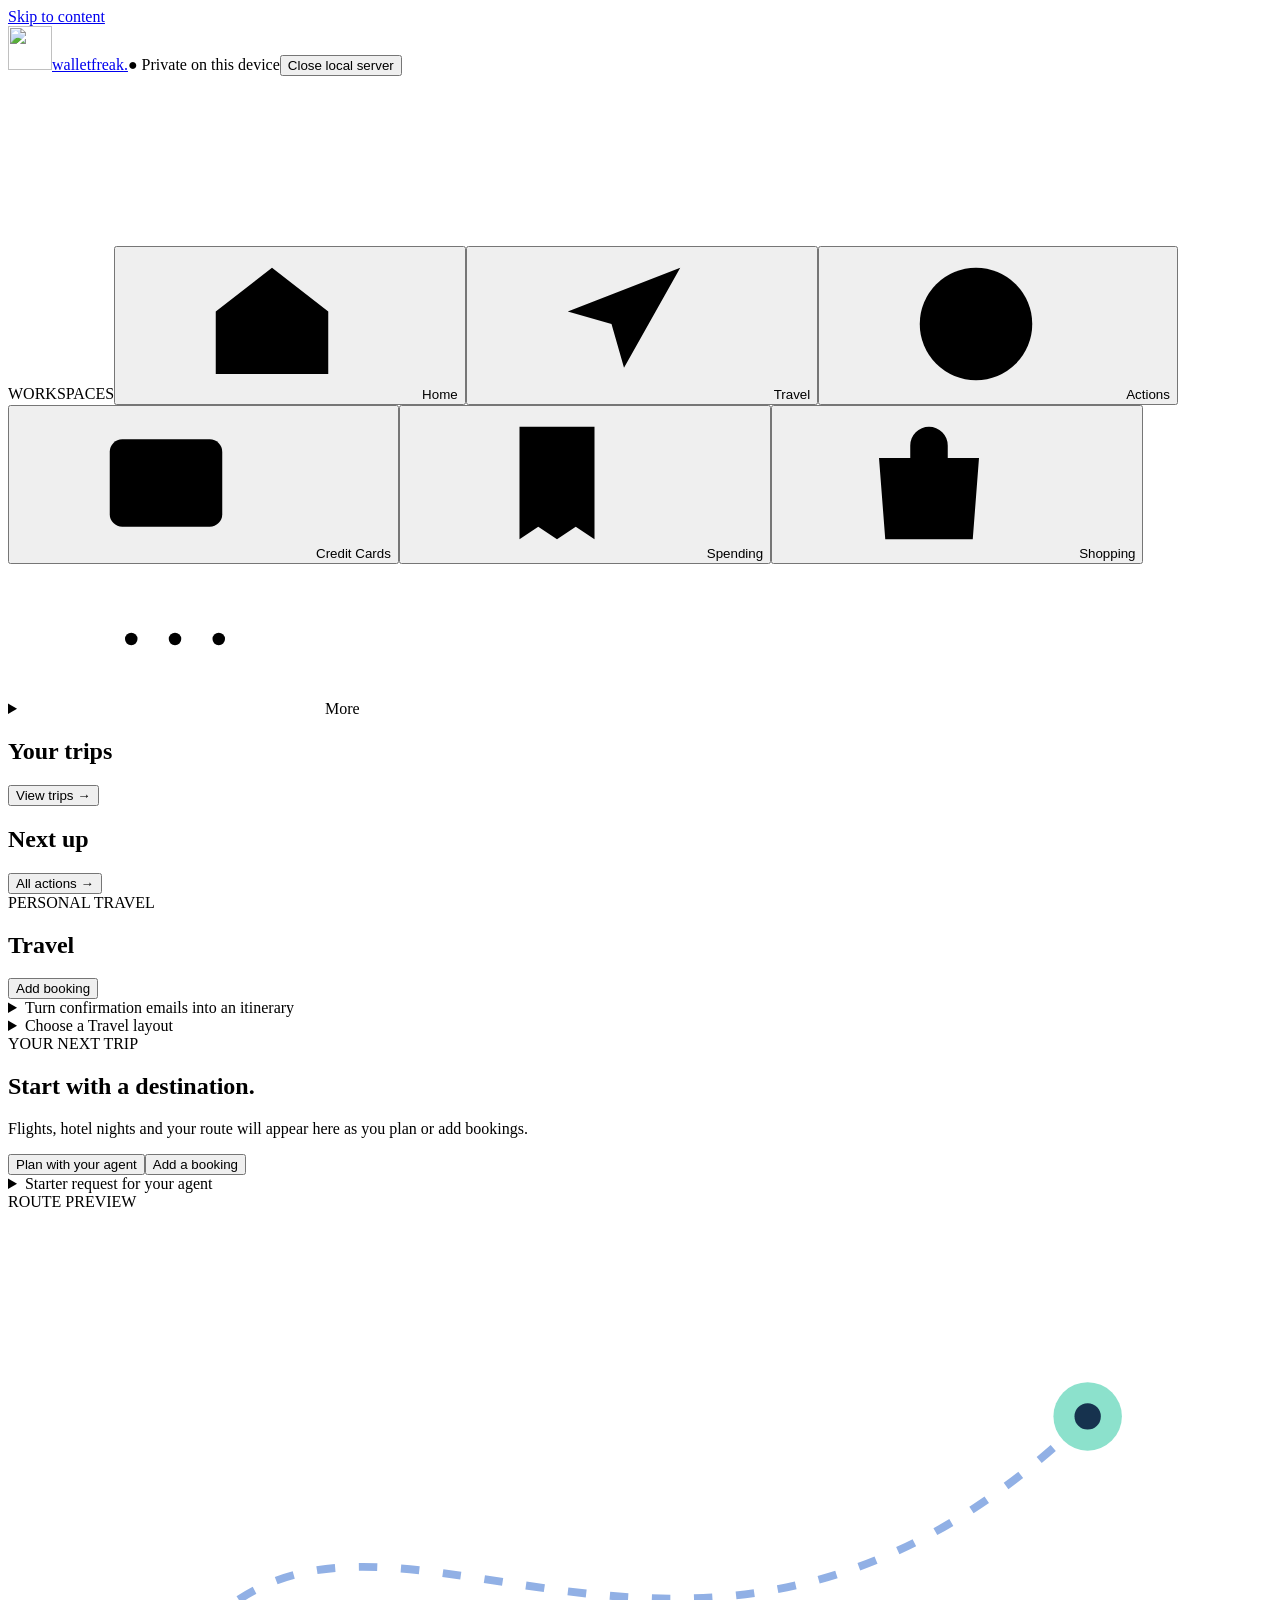
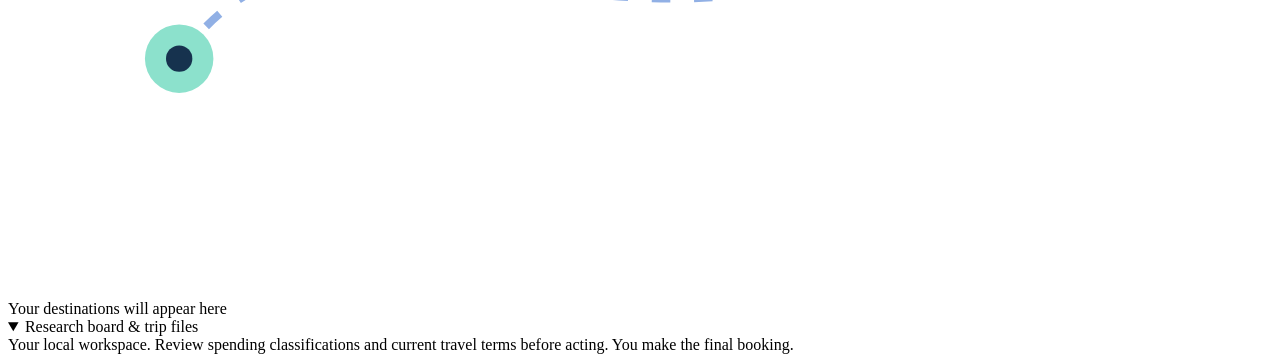
==== commit 25e8331d: "Show travel research in responsive workspace components" ====
--- a/plugins/walletfreak/assets/dashboard/index.html
+++ b/plugins/walletfreak/assets/dashboard/index.html
@@ -1,32 +1,31 @@
 <!doctype html>
-<html lang="en"><head><meta charset="utf-8"><meta name="viewport" content="width=device-width,initial-scale=1"><title>WalletFreak · Research workspace</title><link rel="icon" href="/assets/mascot.png"><link rel="stylesheet" href="/assets/dashboard/app.css"><script defer src="/assets/dashboard/app.js"></script><script defer src="/assets/dashboard/finance.js"></script><script defer src="/assets/dashboard/spending.js"></script><script defer src="/assets/dashboard/shopping.js"></script><link rel="stylesheet" href="/assets/components/v1/components.css"><script defer src="/assets/components/v1/components.js"></script><script defer src="/assets/dashboard/overview.js"></script><script defer src="/assets/dashboard/actions.js"></script><script defer src="/assets/dashboard/wallet-setup.js"></script><script defer src="/assets/dashboard/onboarding.js"></script><link rel="stylesheet" href="/assets/components/v1/vendor/leaflet.css"><script defer src="/assets/components/v1/vendor/leaflet.js"></script></head>
+<html lang="en"><head><meta charset="utf-8"><meta name="viewport" content="width=device-width,initial-scale=1"><title>WalletFreak · Research workspace</title><link rel="icon" href="/assets/mascot.png"><link rel="stylesheet" href="/assets/dashboard/app.css"><link rel="stylesheet" href="/assets/dashboard/research-board.css"><script defer src="/assets/dashboard/app.js"></script><script defer src="/assets/dashboard/finance.js"></script><script defer src="/assets/dashboard/spending.js"></script><script defer src="/assets/dashboard/shopping.js"></script><script defer src="/assets/dashboard/confirmations.js"></script><link rel="stylesheet" href="/assets/components/v1/components.css"><script defer src="/assets/components/v1/components.js"></script><script defer src="/assets/dashboard/overview.js"></script><script defer src="/assets/dashboard/actions.js"></script><script defer src="/assets/dashboard/wallet-setup.js"></script><script defer src="/assets/dashboard/onboarding.js"></script><link rel="stylesheet" href="/assets/components/v1/vendor/leaflet.css"><script defer src="/assets/components/v1/vendor/leaflet.js"></script></head>
 <body>
 <a class="skip" href="#main">Skip to content</a>
 <header><a class="brand" href="/"><img src="/assets/mascot.png" width="44" height="44" alt="">walletfreak<span>.</span></a><span class="local-badge">● Private on this device</span><button id="stop" class="quiet">Close local server</button></header>
 <main id="main">
 <p id="notice" role="status" aria-live="polite"></p>
-<svg class="nav-sprite" aria-hidden="true" xmlns="http://www.w3.org/2000/svg"><symbol id="nav-home" viewBox="0 0 24 24"><path d="m3 10 9-7 9 7v10H3zM9 20v-6h6v6"/></symbol><symbol id="nav-travel" viewBox="0 0 24 24"><path d="M21 3 3 10l7 2 2 7 9-16ZM10 12l5-5"/></symbol><symbol id="nav-cards" viewBox="0 0 24 24"><path d="M20 7V5a2 2 0 0 0-2-2H6a3 3 0 0 0-3 3v12a3 3 0 0 0 3 3h14a1 1 0 0 0 1-1V8a1 1 0 0 0-1-1H6a3 3 0 0 1-3-3"/><path d="M21 12h-5a2 2 0 0 0 0 4h5"/></symbol><symbol id="nav-spending" viewBox="0 0 24 24"><path d="M6 3h12v18l-3-2-3 2-3-2-3 2zM9 8h6M9 12h6"/></symbol><symbol id="nav-shopping" viewBox="0 0 24 24"><path d="M4 8h16l-1 13H5L4 8ZM9 9V6a3 3 0 0 1 6 0v3"/></symbol><symbol id="nav-more" viewBox="0 0 24 24"><circle cx="5" cy="12" r="1"/><circle cx="12" cy="12" r="1"/><circle cx="19" cy="12" r="1"/></symbol></svg>
-<nav class="tabs workspace-nav" aria-label="Workspaces"><span class="nav-caption">WORKSPACES</span><button data-tab="home" aria-pressed="true"><span class="nav-icon" aria-hidden="true"><svg><use href="#nav-home"/></svg></span>Home</button><button data-tab="overview" aria-pressed="false"><span class="nav-icon" aria-hidden="true"><svg><use href="#nav-travel"/></svg></span>Travel <span id="action-count" class="action-count" aria-hidden="true" hidden></span></button><button data-tab="wallet" aria-pressed="false"><span class="nav-icon" aria-hidden="true"><svg><use href="#nav-cards"/></svg></span>Wallet</button><button data-tab="spending" aria-pressed="false"><span class="nav-icon" aria-hidden="true"><svg><use href="#nav-spending"/></svg></span>Spending</button><button data-tab="shopping" aria-pressed="false"><span class="nav-icon" aria-hidden="true"><svg><use href="#nav-shopping"/></svg></span>Shopping</button><details class="workspace-more"><summary><span class="nav-icon" aria-hidden="true"><svg><use href="#nav-more"/></svg></span>More</summary><div><button data-tab="plugins" aria-pressed="false">Plugins & skills</button></div></details></nav>
+<svg class="nav-sprite" aria-hidden="true" xmlns="http://www.w3.org/2000/svg"><symbol id="nav-home" viewBox="0 0 24 24"><path d="m3 10 9-7 9 7v10H3zM9 20v-6h6v6"/></symbol><symbol id="nav-travel" viewBox="0 0 24 24"><path d="M21 3 3 10l7 2 2 7 9-16ZM10 12l5-5"/></symbol><symbol id="nav-actions" viewBox="0 0 24 24"><circle cx="12" cy="12" r="9"/><path d="m8 12 3 3 5-6"/></symbol><symbol id="nav-cards" viewBox="0 0 24 24"><rect x="3" y="5" width="18" height="14" rx="2"/><path d="M3 10h18"/></symbol><symbol id="nav-spending" viewBox="0 0 24 24"><path d="M6 3h12v18l-3-2-3 2-3-2-3 2zM9 8h6M9 12h6"/></symbol><symbol id="nav-shopping" viewBox="0 0 24 24"><path d="M4 8h16l-1 13H5L4 8ZM9 9V6a3 3 0 0 1 6 0v3"/></symbol><symbol id="nav-more" viewBox="0 0 24 24"><circle cx="5" cy="12" r="1"/><circle cx="12" cy="12" r="1"/><circle cx="19" cy="12" r="1"/></symbol></svg>
+<nav class="tabs workspace-nav" aria-label="Workspaces"><span class="nav-caption">WORKSPACES</span><button data-tab="home" aria-pressed="true"><span class="nav-icon" aria-hidden="true"><svg><use href="#nav-home"/></svg></span>Home</button><button data-tab="overview" aria-pressed="false"><span class="nav-icon" aria-hidden="true"><svg><use href="#nav-travel"/></svg></span>Travel</button><button data-tab="actions" aria-pressed="false"><span class="nav-icon" aria-hidden="true"><svg><use href="#nav-actions"/></svg></span>Actions <span id="action-count" class="action-count" aria-hidden="true" hidden></span></button><button data-tab="wallet" aria-pressed="false"><span class="nav-icon" aria-hidden="true"><svg><use href="#nav-cards"/></svg></span>Credit Cards</button><button data-tab="spending" aria-pressed="false"><span class="nav-icon" aria-hidden="true"><svg><use href="#nav-spending"/></svg></span>Spending</button><button data-tab="shopping" aria-pressed="false"><span class="nav-icon" aria-hidden="true"><svg><use href="#nav-shopping"/></svg></span>Shopping</button><details class="workspace-more"><summary><span class="nav-icon" aria-hidden="true"><svg><use href="#nav-more"/></svg></span>More</summary><div><button data-tab="credentials" aria-pressed="false">Sign-ins</button><button data-tab="plugins" aria-pressed="false">Plugins & skills</button></div></details></nav>
 <div id="wallet-summary" class="summary-strip"></div>
-<section id="onboarding" class="onboarding" aria-labelledby="onboarding-title" hidden><div><span class="eyebrow">GET STARTED</span><h2 id="onboarding-title">Make this dashboard yours.</h2><p>Your trips appear in Travel. Keep cards, loyalty accounts and optional encrypted sign-ins in Wallet. Your agent can read saved changes on its next turn.</p></div><div class="onboarding-steps"><button id="onboarding-wallet" type="button">Add cards & rewards</button><button id="onboarding-signins" type="button">Connect an account</button><button id="onboarding-finish" type="button" class="quiet">Finish setup</button></div><p id="onboarding-status" role="status"></p></section>
-<section id="home" class="panel"><div id="home-hero" class="home-hero"></div><div id="home-stats" class="home-stats"></div><div class="section-heading"><h2>Your trips</h2><button type="button" data-tab="overview">View trips →</button></div><div id="home-trips" class="home-trips"></div><div class="section-heading"><h2>Next up</h2><button type="button" data-tab="overview">View trip →</button></div><div id="home-actions" class="home-actions"></div></section>
-<section id="overview" class="panel"><div class="travel-hero"><div><span class="eyebrow">PERSONAL TRAVEL</span><h1 id="overview-heading">Travel</h1></div></div><div id="overview-intro" class="travel-empty"><div class="travel-empty-copy"><span class="eyebrow">YOUR NEXT TRIP</span><h2>No trips yet.</h2><p>Ask your agent to plan a trip or sync upcoming bookings from a connected account. Your route, flights, and stays will appear here.</p></div><div class="travel-empty-map" aria-hidden="true"><span class="eyebrow">ROUTE PREVIEW</span><svg viewBox="0 0 480 260" preserveAspectRatio="xMidYMid meet"><path d="M65 170 C135 72 255 228 410 78" fill="none" stroke="#91b0e5" stroke-width="3" stroke-dasharray="7 9"/><circle cx="65" cy="170" r="13" fill="#8ce1cc"/><circle cx="410" cy="78" r="13" fill="#8ce1cc"/><circle cx="65" cy="170" r="5" fill="#16324e"/><circle cx="410" cy="78" r="5" fill="#16324e"/></svg><span>Your destinations will appear here</span></div></div><div id="trip-toolbar" hidden><label id="overview-trip-label">Saved trip<select id="overview-trip"></select></label><button id="manage-trips" type="button">Manage trips</button></div><dialog id="trip-manager" aria-labelledby="trip-manager-title"><div class="section-heading"><h2 id="trip-manager-title">Manage trips</h2><button id="trip-manager-close" type="button" aria-label="Close trip manager">×</button></div><div id="trip-manager-list"></div><div class="actions"><button id="clear-trips" type="button" class="quiet danger">Clear all trips</button></div><p class="muted">Deleted trips are removed from this device. Your wallet and downloaded copies stay.</p></dialog><div id="travel-actions" hidden></div><div id="overview-costs" class="travel-costs" hidden></div><div id="overview-content"></div><details id="trip-library"><summary>Research, alternatives & trip files</summary><div id="result-content" hidden><div class="actions"><button id="overview-reload" class="quiet">Refresh trip</button><button id="export" class="quiet">Download trip file</button><button id="delete-results" class="quiet danger">Delete this trip</button></div><details id="trip-alternatives"><summary>Compare options & research</summary><h3>Explore your options</h3><div class="filters"><label>Search findings<input id="search" type="search" placeholder="Provider, route, room, restriction…"></label><label>Type<select aria-label="Type" id="kind"><option value="">All types</option><option>flight</option><option>hotel</option><option>lounge</option><option>transport</option><option>other</option></select></label><label>Availability<select aria-label="Availability" id="availability"><option value="">All statuses</option><option>available</option><option>unavailable</option><option>waitlisted</option><option>blocked</option><option>unverified</option></select></label><label class="check"><input type="checkbox" id="shortlisted"> Shortlist only</label></div>
-<p id="count" class="muted" role="status"></p><div id="options" class="option-grid"></div><h3>Compare your shortlist</h3><div id="comparison" class="table-scroll"></div><div id="totals" class="note"></div><h3>Evidence & open questions</h3><div id="evidence"></div><ul id="gaps"></ul>
-
-</details></div></details></section>
+<section id="onboarding" class="onboarding" aria-labelledby="onboarding-title" hidden><div><span class="eyebrow">GET STARTED</span><h2 id="onboarding-title">Make this dashboard yours.</h2><p>Start with the current Travel design. Your trips fill its sections; cards and rewards have their own workspace. Sign-ins are optional. Saved changes are available to your agent on its next read.</p></div><div class="onboarding-steps"><form id="onboarding-layout"><label>Travel layout<select id="onboarding-template"></select></label><button type="submit" class="primary">Use this layout</button></form><button id="onboarding-wallet" type="button">Add your wallet</button><button id="onboarding-signins" type="button">Add sign-ins</button><button id="onboarding-finish" type="button" class="quiet">Finish setup</button></div><p id="onboarding-status" role="status"></p></section>
+<section id="home" class="panel"><div id="home-hero" class="home-hero"></div><div id="home-stats" class="home-stats"></div><div class="section-heading"><h2>Your trips</h2><button type="button" data-tab="overview">View trips →</button></div><div id="home-trips" class="home-trips"></div><div class="section-heading"><h2>Next up</h2><button type="button" data-tab="actions">All actions →</button></div><div id="home-actions" class="home-actions"></div></section>
+<section id="overview" class="panel"><div class="travel-hero"><div><span class="eyebrow">PERSONAL TRAVEL</span><h1 id="overview-heading">Travel</h1></div><div class="travel-hero-actions"><button type="button" id="open-confirmations">Add booking</button></div></div><details id="confirmation-import" class="confirmation-import"><summary>Turn confirmation emails into an itinerary</summary><form id="confirmation-form"><label>Paste one or more confirmation emails<textarea id="confirmation-text" rows="8" maxlength="50000" required placeholder="Paste a flight or hotel confirmation. Separate multiple emails with --- on its own line."></textarea></label><button class="primary" type="submit">Detect bookings</button></form><div id="confirmation-review" hidden><label>Trip name<input id="confirmation-title" value="Imported trip" maxlength="200" required></label><p id="confirmation-note"></p><div id="confirmation-items"></div><fieldset class="confirmation-lodging"><legend>Hotel nights to cover</legend><p>Use local dates at the destination. Check-in is the arrival day; check-out is the departure day. Leave both blank if the dates are uncertain.</p><div class="credential-grid"><label>First hotel night<input id="confirmation-lodging-start" type="date"></label><label>Departure / check-out<input id="confirmation-lodging-end" type="date"></label></div></fieldset><button type="button" id="confirmation-save" class="primary">Save reviewed itinerary</button></div><p class="muted">Preview stays in this browser. Saving keeps reviewed fields; original email text is discarded.</p></details><details id="overview-customize"><summary>Choose a Travel layout</summary><form id="overview-settings" class="inline-form"><label>Template<select aria-label="Template" id="overview-template"></select></label><label>Theme<select aria-label="Theme" id="overview-theme"></select></label><label>Density<select aria-label="Density" id="overview-density"></select></label><button type="submit">Apply template</button></form><div class="actions"><label>Load layout JSON<input id="overview-file" type="file" accept=".json,application/json"></label><button id="overview-export">Download layout</button></div><p class="muted">Travel layouts arrange trip sections. Cards and spending have their own workspaces; your data stays on this device.</p></details><div id="overview-intro" class="travel-empty"><div class="travel-empty-copy"><span class="eyebrow">YOUR NEXT TRIP</span><h2>Start with a destination.</h2><p>Flights, hotel nights and your route will appear here as you plan or add bookings.</p><div class="actions"><button id="overview-plan" type="button" class="primary">Plan with your agent</button><button id="overview-import" type="button">Add a booking</button></div><details><summary>Starter request for your agent</summary><p id="overview-prompt">Plan a trip to [destination] around [dates]. Use my personal wallet, compare cash and points, and add flights, hotel nights and stay locations to my Travel dashboard. If I have linked airline sign-ins, review upcoming bookings with me and import confirmed trips without duplicates.</p><button id="overview-copy" type="button">Copy request</button></details></div><div class="travel-empty-map" aria-hidden="true"><span class="eyebrow">ROUTE PREVIEW</span><svg viewBox="0 0 480 260" preserveAspectRatio="xMidYMid meet"><path d="M65 170 C135 72 255 228 410 78" fill="none" stroke="#91b0e5" stroke-width="3" stroke-dasharray="7 9"/><circle cx="65" cy="170" r="13" fill="#8ce1cc"/><circle cx="410" cy="78" r="13" fill="#8ce1cc"/><circle cx="65" cy="170" r="5" fill="#16324e"/><circle cx="410" cy="78" r="5" fill="#16324e"/></svg><span>Your destinations will appear here</span></div></div><div id="trip-toolbar" hidden><label id="overview-trip-label">Saved trip<select id="overview-trip"></select></label><button id="manage-trips" type="button">Manage trips</button></div><dialog id="trip-manager" aria-labelledby="trip-manager-title"><div class="section-heading"><h2 id="trip-manager-title">Manage trips</h2><button id="trip-manager-close" type="button" aria-label="Close trip manager">×</button></div><div id="trip-manager-list"></div><div class="actions"><button id="clear-trips" type="button" class="quiet danger">Clear all trips</button></div><p class="muted">Deleted trips are removed from this device. Your wallet and downloaded copies stay.</p></dialog><p id="overview-layout-note" class="muted" hidden>This saved layout includes other workspaces. Travel shows trip sections here; your wallet and spending data remain in their own workspaces.</p><div id="travel-actions" hidden></div><div id="overview-costs" class="travel-costs" hidden></div><div id="overview-content"></div><details id="trip-library" open><summary>Research board & trip files</summary><div id="result-content" hidden>
+<div class="research-tools"><button id="overview-reload" class="quiet">Refresh trip</button><button id="export" class="quiet">Download trip file</button><button id="delete-results" class="quiet danger">Delete this trip</button></div>
+<details id="trip-alternatives" open><summary>Explore your options</summary>
+<div class="research-brief"><div><span class="research-overline">THE DECISION DESK · RESEARCH SNAPSHOT</span><h2 id="research-title"></h2><p id="research-summary"></p></div><div class="research-snapshot"><span>RESEARCHED OPTIONS</span><strong id="research-total"></strong><small id="research-observed"></small></div></div>
+<div id="research-metrics" class="research-metrics"></div>
+<div class="research-heading"><div><span>02 / YOUR OPTIONS</span><h2>Research board<span>.</span></h2></div><p>Choose a direction first. Open the supporting evidence when you need it.</p></div>
+<div class="research-controls"><div id="research-tabs" class="research-tabs" role="tablist" aria-label="Finding type"></div><div class="research-control-fields"><label>Search findings<input id="search" type="search" placeholder="Provider, route, room, restriction…"></label><label>Sort<select id="research-sort"><option value="original">Research order</option><option value="price">Currency, then lowest quote</option><option value="name">Name</option></select></label><label>Availability<select aria-label="Availability" id="availability"><option value="">All statuses</option><option>available</option><option>unavailable</option><option>waitlisted</option><option>blocked</option><option>unverified</option></select></label><label class="check"><input type="checkbox" id="shortlisted"> Shortlist only</label></div></div>
+<div class="research-layout"><section class="research-findings" aria-label="Available findings"><p id="count" role="status"></p><div id="options" class="option-grid"></div><p class="research-foot">Every option retains its terms, uncertainty, and source links in View evidence.</p></section><aside id="research-insights" aria-label="Decision support"></aside></div>
+<div id="compare-tray" class="research-compare-tray" hidden><span id="compare-count"></span><button type="button" id="compare-clear">Clear</button><button type="button" id="compare-open">Compare selected →</button></div>
+<section id="comparison-section" hidden><h3>Side-by-side comparison</h3><div id="comparison" class="table-scroll"></div></section>
+<div id="totals" class="note"></div><div class="research-evidence"><section><h3>Research files</h3><div id="evidence"></div></section><aside><h3>Still to check</h3><ul id="gaps"></ul></aside></div>
+</details></div></details><dialog id="research-detail" aria-labelledby="research-detail-title"><div class="research-dialog-head"><span>RESEARCH FILE / EVIDENCE</span><button type="button" id="research-detail-close" aria-label="Close evidence">×</button></div><div id="research-detail-content"></div></dialog>
+</section>
+<section id="actions" class="panel" hidden><div class="section-heading"><div><span class="eyebrow">YOUR NEXT STEPS</span><h2>Actions</h2></div></div><p class="muted">Decisions and follow-ups across your workspace. Booking status changes when a reviewed confirmation is saved.</p><div id="actions-list"></div></section>
 <section id="wallet" class="panel" hidden>
-<div class="section-heading"><div><span class="eyebrow">PERSONAL WALLET</span><h2>Your personal wallet.</h2></div><span class="muted">Self-reported · saved on this device</span></div>
-<div id="wallet-connections" class="wallet-connections">
-<div class="section-heading"><div><span class="eyebrow">CONNECTED ACCOUNTS</span><h2>Connected accounts</h2></div><button id="new-credential" type="button">+ Connect account</button></div>
-<p class="muted">Connect airline, hotel, or card accounts. Ask your agent to sync trips or research flights; complete provider verification yourself.</p>
-<p id="vault-status" role="status"></p><button id="migrate-vault" type="button" hidden>Move older sign-ins to device encryption</button>
-<form id="vault-unlock" class="inline-form" hidden><label>Master password<input id="master-password" type="password" minlength="12" maxlength="1024" required autocomplete="off"></label><button id="unlock-vault" type="submit" class="primary">Unlock vault</button></form>
-<div id="vault-open" hidden><div id="vault-list" class="sheet-scroll"></div><div class="actions"><button id="clear-signins" type="button" class="quiet danger">Clear all sign-ins</button></div>
-<dialog id="credential-dialog" aria-labelledby="credential-dialog-title"><div class="section-heading"><h2 id="credential-dialog-title">Connect an account</h2><button id="credential-close" type="button" aria-label="Close account setup">×</button></div><p id="credential-step-label" class="eyebrow"></p><div id="credential-categories" class="credential-choice-grid"></div><div id="credential-providers" class="credential-choice-grid" hidden></div><form id="credential-form" autocomplete="off" hidden>
-<input id="credential-id" type="hidden"><p id="credential-association" class="note" hidden></p>
-<div class="credential-grid"><label>Provider<input id="credential-provider" required maxlength="300" readonly></label><label>Account nickname<input id="credential-label" maxlength="300" placeholder="My personal account"></label><label>Exact login origin<input id="credential-origin" type="url" placeholder="https://accounts.example.com" maxlength="300"></label><p class="muted">For agent sign-in, enter the exact HTTPS origin of the provider login page. Saving here does not log in or start a trip sync.</p><label>Username<input id="credential-username" required maxlength="300" autocomplete="off"></label><label>Password<input id="credential-password" type="password" required maxlength="4096" autocomplete="new-password"></label></div>
-<div class="actions"><button type="button" id="credential-back">Back</button><button type="submit" class="primary">Save account</button></div></form></dialog>
-</div></div>
+<div class="section-heading"><div><span class="eyebrow">WALLETFREAK CREDIT CARDS</span><h2>Your personal wallet.</h2></div><span class="muted">Self-reported · saved on this device</span></div>
 <div id="legacy-profile" class="note" hidden>A saved traveler profile is available. <button id="import-profile" type="button">Load existing wallet</button><span class="muted">Imports into an empty wallet; keeps the original file and report dates.</span></div>
 <div class="people-toolbar" hidden><label>Profile<select id="wallet-person" aria-label="Profile"><option value="">Everyone</option></select></label></div><div class="wallet-toolbar"><input id="wallet-search" type="search" aria-label="Search wallet" placeholder="Find a card, program, gift card or credit…"><span id="wallet-status" role="status"></span></div>
 <div id="wallet-conflict" class="note" hidden>Your saved wallet changed in another tab. Unsaved edits are still here. Copy anything you want to keep before reloading.</div>
@@ -36,10 +35,21 @@
 <section><div class="section-heading"><h3>Points, miles & status</h3><button type="button" data-add="programs">+ Add loyalty program</button></div><div id="wallet-programs" class="sheet-scroll"></div></section>
 <section><div class="section-heading"><h3>Gift cards, travel funds & benefits</h3><button type="button" data-add="benefits">+ Add asset</button></div><div id="wallet-benefits" class="sheet-scroll"></div></section>
 </div><dialog id="wallet-editor"><div class="section-heading"><h3 id="wallet-editor-title">Edit entry</h3><button type="button" id="wallet-editor-close" aria-label="Close editor">×</button></div><div id="wallet-editor-fields"></div><div id="reward-suggestion"></div><div class="actions"><button type="button" id="wallet-editor-done" class="primary">Save changes</button></div><p class="muted">Save changes stores this wallet on your device.</p></dialog><dialog id="card-picker" aria-labelledby="card-picker-title"><div class="section-heading"><h3 id="card-picker-title">Choose your card</h3><button type="button" id="card-picker-close" aria-label="Close card gallery">×</button></div><input id="card-picker-search" type="search" aria-label="Search card products" placeholder="Search Delta, United, Chase…"><p id="card-picker-count" class="muted"></p><div id="card-picker-results" class="card-picker-grid"></div><p class="muted">Artwork is from an older catalog and may differ from today’s card.</p></dialog><label class="preferences">Travel & wallet preferences<textarea id="wallet-preferences" maxlength="4000" rows="2" placeholder="Airports, travel preferences and points you want to preserve…"></textarea></label>
-<p class="muted">Tab across cells; Enter moves down a column. Blank = unknown. Saving retains each reporting date. Keep redemption codes out of wallet notes.</p>
-</form><details id="wallet-data" class="wallet-extra"><summary>Wallet data</summary><div class="actions"><button id="setup-wallet" type="button">Manage profiles</button><button type="button" id="delete-wallet" class="quiet danger">Delete personal wallet</button></div></details><dialog id="wallet-setup"><div class="section-heading"><h3>Set up your wallet</h3><button type="button" id="setup-cancel">Cancel</button></div><ol id="setup-progress" class="setup-progress"></ol><p id="setup-error" role="status"></p><div id="setup-fields"></div><div class="actions"><button type="button" id="setup-back">Back</button><button type="button" id="setup-next" class="primary">Continue</button></div><p class="muted">Balances and sign-ins are optional. Nothing is saved until Review & save.</p></dialog><details id="asset-guide"><summary>Asset ideas & official references</summary><div id="asset-catalog"></div></details>
+<p class="muted">Tab across cells; Enter moves down a column. Blank = unknown. Saving retains each reporting date. Put account passwords in Sign-ins; keep redemption codes out of wallet notes.</p>
+</form><details id="wallet-data" class="wallet-extra"><summary>Wallet data & profiles</summary><div class="actions"><button id="setup-wallet" type="button">Manage profiles</button><button type="button" id="delete-wallet" class="quiet danger">Delete personal wallet</button></div></details><dialog id="sync-request-dialog"><div class="section-heading"><h3>Refresh with your agent</h3><button type="button" id="sync-request-close" aria-label="Close request">×</button></div><p>WalletFreak cannot start an agent turn from this page. Copy this request into your Codex or Claude Code conversation to refresh the selected account.</p><textarea id="sync-request-text" readonly rows="4" aria-label="Request for your agent"></textarea><button type="button" id="sync-request-copy" class="primary">Copy request</button></dialog><dialog id="wallet-setup"><div class="section-heading"><h3>Set up your wallet</h3><button type="button" id="setup-cancel">Cancel</button></div><ol id="setup-progress" class="setup-progress"></ol><p id="setup-error" role="status"></p><div id="setup-fields"></div><div class="actions"><button type="button" id="setup-back">Back</button><button type="button" id="setup-next" class="primary">Continue</button></div><p class="muted">Balances and sign-ins are optional. Nothing is saved until Review & save.</p></dialog><details id="asset-guide"><summary>Asset ideas & official references</summary><div id="asset-catalog"></div></details>
 <datalist id="card-names"></datalist><datalist id="asset-names"></datalist>
-
+</section>
+<section id="credentials" class="panel" hidden>
+<div class="section-heading"><h2>Sign-ins</h2></div>
+<p class="muted">Passwords are saved encrypted in private local JSON and decrypted only to fill the approved provider login form. The encryption key stays in macOS Keychain on Mac or a private device key file elsewhere. Saving does not log in automatically; ask your agent to sign in or refresh balances. Provider verification remains yours to complete.</p>
+<p id="vault-status" role="status"></p><button id="migrate-vault" type="button" hidden>Move older sign-ins to device encryption</button>
+<form id="vault-unlock" class="inline-form" hidden><label>Master password<input id="master-password" type="password" minlength="12" maxlength="1024" required autocomplete="off"></label><button id="unlock-vault" type="submit" class="primary">Unlock vault</button></form>
+<div id="vault-open" hidden><div id="vault-list" class="sheet-scroll"></div><div class="actions"><button id="clear-signins" type="button" class="quiet danger">Clear all sign-ins</button></div>
+<form id="credential-form" autocomplete="off">
+<input id="credential-id" type="hidden"><p id="credential-association" class="note" hidden></p>
+<div class="credential-grid"><label>Provider<input id="credential-provider" list="provider-names" required maxlength="300" placeholder="United, Hilton, Amex or any provider"></label><label>Person / account label<input id="credential-label" maxlength="300" placeholder="Personal, household member…"></label><label>Exact login origin<input id="credential-origin" type="url" placeholder="https://accounts.example.com" maxlength="300"></label><label>Username<input id="credential-username" required maxlength="300" autocomplete="off"></label><label>Password<input id="credential-password" type="password" required maxlength="4096" autocomplete="new-password"></label></div>
+<div class="actions"><button type="submit" class="primary">Save sign-in</button><button type="button" id="new-credential">New sign-in</button></div></form>
+</div><datalist id="provider-names"></datalist>
 </section>
 <section id="spending" class="panel" hidden><div class="finance-hero"><span class="eyebrow">WALLETFREAK SPENDING</span><h2>Know where it went.</h2><p>Review spending by category and month. Every number comes from your approved activity.</p></div><div id="finance-chart"></div><div class="section-heading"><h3>Add activity</h3><button id="references-refresh">Refresh files</button></div>
 <div id="reference-drop" class="reference-drop"><strong>Drop statements here</strong><span>PDF, CSV or ZIP · up to 20 MB each</span><button id="reference-choose" type="button">Choose files</button><input id="reference-files" type="file" accept=".pdf,.csv,.zip,application/pdf,text/csv,application/zip" multiple hidden></div>
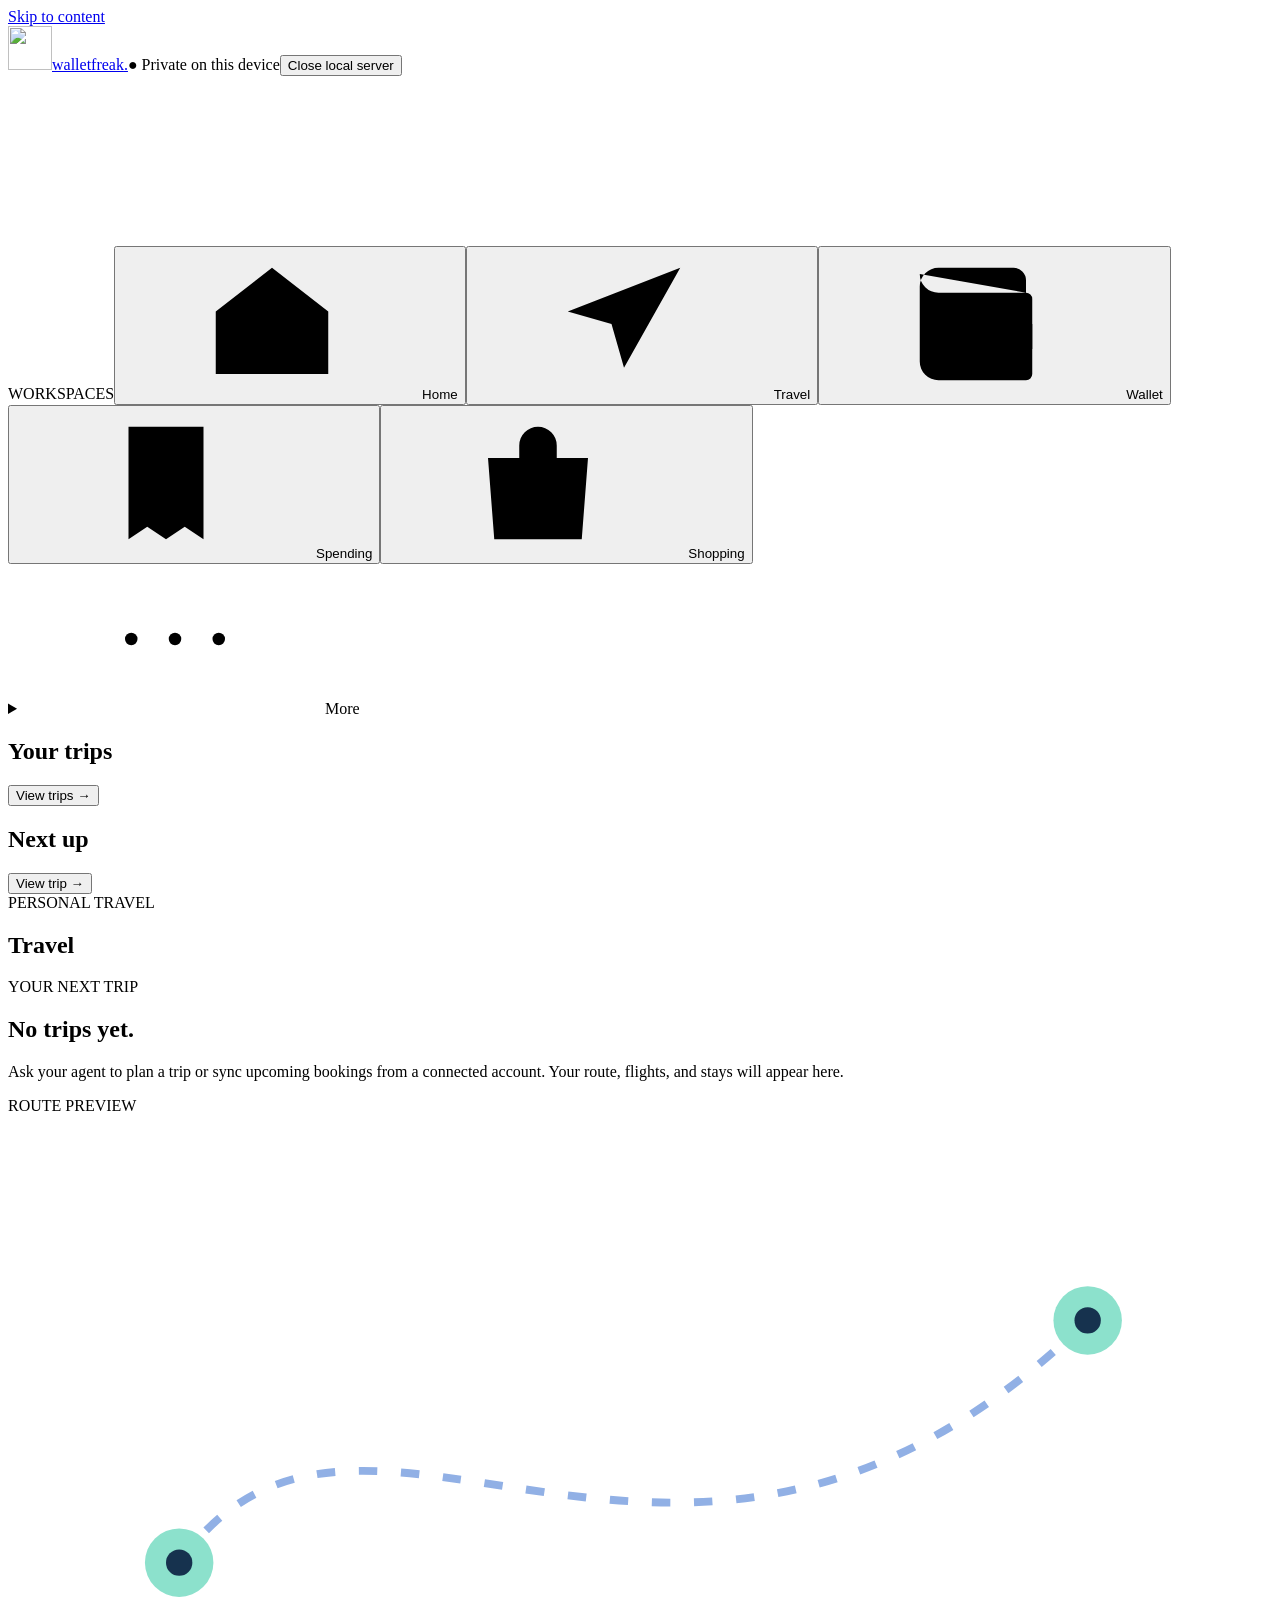
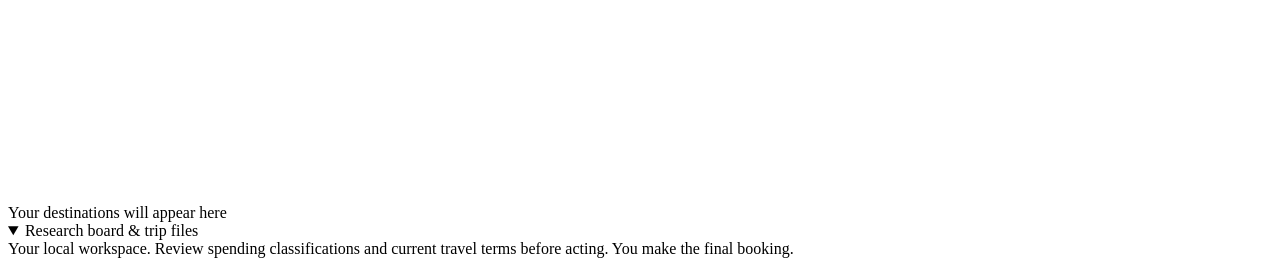
==== commit 853967b9: "Merge marketplace travel research views into main" ====
--- a/plugins/walletfreak/assets/dashboard/index.html
+++ b/plugins/walletfreak/assets/dashboard/index.html
@@ -1,16 +1,16 @@
 <!doctype html>
-<html lang="en"><head><meta charset="utf-8"><meta name="viewport" content="width=device-width,initial-scale=1"><title>WalletFreak · Research workspace</title><link rel="icon" href="/assets/mascot.png"><link rel="stylesheet" href="/assets/dashboard/app.css"><link rel="stylesheet" href="/assets/dashboard/research-board.css"><script defer src="/assets/dashboard/app.js"></script><script defer src="/assets/dashboard/finance.js"></script><script defer src="/assets/dashboard/spending.js"></script><script defer src="/assets/dashboard/shopping.js"></script><script defer src="/assets/dashboard/confirmations.js"></script><link rel="stylesheet" href="/assets/components/v1/components.css"><script defer src="/assets/components/v1/components.js"></script><script defer src="/assets/dashboard/overview.js"></script><script defer src="/assets/dashboard/actions.js"></script><script defer src="/assets/dashboard/wallet-setup.js"></script><script defer src="/assets/dashboard/onboarding.js"></script><link rel="stylesheet" href="/assets/components/v1/vendor/leaflet.css"><script defer src="/assets/components/v1/vendor/leaflet.js"></script></head>
+<html lang="en"><head><meta charset="utf-8"><meta name="viewport" content="width=device-width,initial-scale=1"><title>WalletFreak · Research workspace</title><link rel="icon" href="/assets/mascot.png"><link rel="stylesheet" href="/assets/dashboard/app.css"><link rel="stylesheet" href="/assets/dashboard/research-board.css"><script defer src="/assets/dashboard/app.js"></script><script defer src="/assets/dashboard/finance.js"></script><script defer src="/assets/dashboard/spending.js"></script><script defer src="/assets/dashboard/shopping.js"></script><link rel="stylesheet" href="/assets/components/v1/components.css"><script defer src="/assets/components/v1/components.js"></script><script defer src="/assets/dashboard/overview.js"></script><script defer src="/assets/dashboard/actions.js"></script><script defer src="/assets/dashboard/wallet-setup.js"></script><script defer src="/assets/dashboard/onboarding.js"></script><link rel="stylesheet" href="/assets/components/v1/vendor/leaflet.css"><script defer src="/assets/components/v1/vendor/leaflet.js"></script></head>
 <body>
 <a class="skip" href="#main">Skip to content</a>
 <header><a class="brand" href="/"><img src="/assets/mascot.png" width="44" height="44" alt="">walletfreak<span>.</span></a><span class="local-badge">● Private on this device</span><button id="stop" class="quiet">Close local server</button></header>
 <main id="main">
 <p id="notice" role="status" aria-live="polite"></p>
-<svg class="nav-sprite" aria-hidden="true" xmlns="http://www.w3.org/2000/svg"><symbol id="nav-home" viewBox="0 0 24 24"><path d="m3 10 9-7 9 7v10H3zM9 20v-6h6v6"/></symbol><symbol id="nav-travel" viewBox="0 0 24 24"><path d="M21 3 3 10l7 2 2 7 9-16ZM10 12l5-5"/></symbol><symbol id="nav-actions" viewBox="0 0 24 24"><circle cx="12" cy="12" r="9"/><path d="m8 12 3 3 5-6"/></symbol><symbol id="nav-cards" viewBox="0 0 24 24"><rect x="3" y="5" width="18" height="14" rx="2"/><path d="M3 10h18"/></symbol><symbol id="nav-spending" viewBox="0 0 24 24"><path d="M6 3h12v18l-3-2-3 2-3-2-3 2zM9 8h6M9 12h6"/></symbol><symbol id="nav-shopping" viewBox="0 0 24 24"><path d="M4 8h16l-1 13H5L4 8ZM9 9V6a3 3 0 0 1 6 0v3"/></symbol><symbol id="nav-more" viewBox="0 0 24 24"><circle cx="5" cy="12" r="1"/><circle cx="12" cy="12" r="1"/><circle cx="19" cy="12" r="1"/></symbol></svg>
-<nav class="tabs workspace-nav" aria-label="Workspaces"><span class="nav-caption">WORKSPACES</span><button data-tab="home" aria-pressed="true"><span class="nav-icon" aria-hidden="true"><svg><use href="#nav-home"/></svg></span>Home</button><button data-tab="overview" aria-pressed="false"><span class="nav-icon" aria-hidden="true"><svg><use href="#nav-travel"/></svg></span>Travel</button><button data-tab="actions" aria-pressed="false"><span class="nav-icon" aria-hidden="true"><svg><use href="#nav-actions"/></svg></span>Actions <span id="action-count" class="action-count" aria-hidden="true" hidden></span></button><button data-tab="wallet" aria-pressed="false"><span class="nav-icon" aria-hidden="true"><svg><use href="#nav-cards"/></svg></span>Credit Cards</button><button data-tab="spending" aria-pressed="false"><span class="nav-icon" aria-hidden="true"><svg><use href="#nav-spending"/></svg></span>Spending</button><button data-tab="shopping" aria-pressed="false"><span class="nav-icon" aria-hidden="true"><svg><use href="#nav-shopping"/></svg></span>Shopping</button><details class="workspace-more"><summary><span class="nav-icon" aria-hidden="true"><svg><use href="#nav-more"/></svg></span>More</summary><div><button data-tab="credentials" aria-pressed="false">Sign-ins</button><button data-tab="plugins" aria-pressed="false">Plugins & skills</button></div></details></nav>
+<svg class="nav-sprite" aria-hidden="true" xmlns="http://www.w3.org/2000/svg"><symbol id="nav-home" viewBox="0 0 24 24"><path d="m3 10 9-7 9 7v10H3zM9 20v-6h6v6"/></symbol><symbol id="nav-travel" viewBox="0 0 24 24"><path d="M21 3 3 10l7 2 2 7 9-16ZM10 12l5-5"/></symbol><symbol id="nav-cards" viewBox="0 0 24 24"><path d="M20 7V5a2 2 0 0 0-2-2H6a3 3 0 0 0-3 3v12a3 3 0 0 0 3 3h14a1 1 0 0 0 1-1V8a1 1 0 0 0-1-1H6a3 3 0 0 1-3-3"/><path d="M21 12h-5a2 2 0 0 0 0 4h5"/></symbol><symbol id="nav-spending" viewBox="0 0 24 24"><path d="M6 3h12v18l-3-2-3 2-3-2-3 2zM9 8h6M9 12h6"/></symbol><symbol id="nav-shopping" viewBox="0 0 24 24"><path d="M4 8h16l-1 13H5L4 8ZM9 9V6a3 3 0 0 1 6 0v3"/></symbol><symbol id="nav-more" viewBox="0 0 24 24"><circle cx="5" cy="12" r="1"/><circle cx="12" cy="12" r="1"/><circle cx="19" cy="12" r="1"/></symbol></svg>
+<nav class="tabs workspace-nav" aria-label="Workspaces"><span class="nav-caption">WORKSPACES</span><button data-tab="home" aria-pressed="true"><span class="nav-icon" aria-hidden="true"><svg><use href="#nav-home"/></svg></span>Home</button><button data-tab="overview" aria-pressed="false"><span class="nav-icon" aria-hidden="true"><svg><use href="#nav-travel"/></svg></span>Travel <span id="action-count" class="action-count" aria-hidden="true" hidden></span></button><button data-tab="wallet" aria-pressed="false"><span class="nav-icon" aria-hidden="true"><svg><use href="#nav-cards"/></svg></span>Wallet</button><button data-tab="spending" aria-pressed="false"><span class="nav-icon" aria-hidden="true"><svg><use href="#nav-spending"/></svg></span>Spending</button><button data-tab="shopping" aria-pressed="false"><span class="nav-icon" aria-hidden="true"><svg><use href="#nav-shopping"/></svg></span>Shopping</button><details class="workspace-more"><summary><span class="nav-icon" aria-hidden="true"><svg><use href="#nav-more"/></svg></span>More</summary><div><button data-tab="plugins" aria-pressed="false">Plugins & skills</button></div></details></nav>
 <div id="wallet-summary" class="summary-strip"></div>
-<section id="onboarding" class="onboarding" aria-labelledby="onboarding-title" hidden><div><span class="eyebrow">GET STARTED</span><h2 id="onboarding-title">Make this dashboard yours.</h2><p>Start with the current Travel design. Your trips fill its sections; cards and rewards have their own workspace. Sign-ins are optional. Saved changes are available to your agent on its next read.</p></div><div class="onboarding-steps"><form id="onboarding-layout"><label>Travel layout<select id="onboarding-template"></select></label><button type="submit" class="primary">Use this layout</button></form><button id="onboarding-wallet" type="button">Add your wallet</button><button id="onboarding-signins" type="button">Add sign-ins</button><button id="onboarding-finish" type="button" class="quiet">Finish setup</button></div><p id="onboarding-status" role="status"></p></section>
-<section id="home" class="panel"><div id="home-hero" class="home-hero"></div><div id="home-stats" class="home-stats"></div><div class="section-heading"><h2>Your trips</h2><button type="button" data-tab="overview">View trips →</button></div><div id="home-trips" class="home-trips"></div><div class="section-heading"><h2>Next up</h2><button type="button" data-tab="actions">All actions →</button></div><div id="home-actions" class="home-actions"></div></section>
-<section id="overview" class="panel"><div class="travel-hero"><div><span class="eyebrow">PERSONAL TRAVEL</span><h1 id="overview-heading">Travel</h1></div><div class="travel-hero-actions"><button type="button" id="open-confirmations">Add booking</button></div></div><details id="confirmation-import" class="confirmation-import"><summary>Turn confirmation emails into an itinerary</summary><form id="confirmation-form"><label>Paste one or more confirmation emails<textarea id="confirmation-text" rows="8" maxlength="50000" required placeholder="Paste a flight or hotel confirmation. Separate multiple emails with --- on its own line."></textarea></label><button class="primary" type="submit">Detect bookings</button></form><div id="confirmation-review" hidden><label>Trip name<input id="confirmation-title" value="Imported trip" maxlength="200" required></label><p id="confirmation-note"></p><div id="confirmation-items"></div><fieldset class="confirmation-lodging"><legend>Hotel nights to cover</legend><p>Use local dates at the destination. Check-in is the arrival day; check-out is the departure day. Leave both blank if the dates are uncertain.</p><div class="credential-grid"><label>First hotel night<input id="confirmation-lodging-start" type="date"></label><label>Departure / check-out<input id="confirmation-lodging-end" type="date"></label></div></fieldset><button type="button" id="confirmation-save" class="primary">Save reviewed itinerary</button></div><p class="muted">Preview stays in this browser. Saving keeps reviewed fields; original email text is discarded.</p></details><details id="overview-customize"><summary>Choose a Travel layout</summary><form id="overview-settings" class="inline-form"><label>Template<select aria-label="Template" id="overview-template"></select></label><label>Theme<select aria-label="Theme" id="overview-theme"></select></label><label>Density<select aria-label="Density" id="overview-density"></select></label><button type="submit">Apply template</button></form><div class="actions"><label>Load layout JSON<input id="overview-file" type="file" accept=".json,application/json"></label><button id="overview-export">Download layout</button></div><p class="muted">Travel layouts arrange trip sections. Cards and spending have their own workspaces; your data stays on this device.</p></details><div id="overview-intro" class="travel-empty"><div class="travel-empty-copy"><span class="eyebrow">YOUR NEXT TRIP</span><h2>Start with a destination.</h2><p>Flights, hotel nights and your route will appear here as you plan or add bookings.</p><div class="actions"><button id="overview-plan" type="button" class="primary">Plan with your agent</button><button id="overview-import" type="button">Add a booking</button></div><details><summary>Starter request for your agent</summary><p id="overview-prompt">Plan a trip to [destination] around [dates]. Use my personal wallet, compare cash and points, and add flights, hotel nights and stay locations to my Travel dashboard. If I have linked airline sign-ins, review upcoming bookings with me and import confirmed trips without duplicates.</p><button id="overview-copy" type="button">Copy request</button></details></div><div class="travel-empty-map" aria-hidden="true"><span class="eyebrow">ROUTE PREVIEW</span><svg viewBox="0 0 480 260" preserveAspectRatio="xMidYMid meet"><path d="M65 170 C135 72 255 228 410 78" fill="none" stroke="#91b0e5" stroke-width="3" stroke-dasharray="7 9"/><circle cx="65" cy="170" r="13" fill="#8ce1cc"/><circle cx="410" cy="78" r="13" fill="#8ce1cc"/><circle cx="65" cy="170" r="5" fill="#16324e"/><circle cx="410" cy="78" r="5" fill="#16324e"/></svg><span>Your destinations will appear here</span></div></div><div id="trip-toolbar" hidden><label id="overview-trip-label">Saved trip<select id="overview-trip"></select></label><button id="manage-trips" type="button">Manage trips</button></div><dialog id="trip-manager" aria-labelledby="trip-manager-title"><div class="section-heading"><h2 id="trip-manager-title">Manage trips</h2><button id="trip-manager-close" type="button" aria-label="Close trip manager">×</button></div><div id="trip-manager-list"></div><div class="actions"><button id="clear-trips" type="button" class="quiet danger">Clear all trips</button></div><p class="muted">Deleted trips are removed from this device. Your wallet and downloaded copies stay.</p></dialog><p id="overview-layout-note" class="muted" hidden>This saved layout includes other workspaces. Travel shows trip sections here; your wallet and spending data remain in their own workspaces.</p><div id="travel-actions" hidden></div><div id="overview-costs" class="travel-costs" hidden></div><div id="overview-content"></div><details id="trip-library" open><summary>Research board & trip files</summary><div id="result-content" hidden>
+<section id="onboarding" class="onboarding" aria-labelledby="onboarding-title" hidden><div><span class="eyebrow">GET STARTED</span><h2 id="onboarding-title">Make this dashboard yours.</h2><p>Your trips appear in Travel. Keep cards, loyalty accounts and optional encrypted sign-ins in Wallet. Your agent can read saved changes on its next turn.</p></div><div class="onboarding-steps"><button id="onboarding-wallet" type="button">Add cards & rewards</button><button id="onboarding-signins" type="button">Connect an account</button><button id="onboarding-finish" type="button" class="quiet">Finish setup</button></div><p id="onboarding-status" role="status"></p></section>
+<section id="home" class="panel"><div id="home-hero" class="home-hero"></div><div id="home-stats" class="home-stats"></div><div class="section-heading"><h2>Your trips</h2><button type="button" data-tab="overview">View trips →</button></div><div id="home-trips" class="home-trips"></div><div class="section-heading"><h2>Next up</h2><button type="button" data-tab="overview">View trip →</button></div><div id="home-actions" class="home-actions"></div></section>
+<section id="overview" class="panel"><div class="travel-hero"><div><span class="eyebrow">PERSONAL TRAVEL</span><h1 id="overview-heading">Travel</h1></div></div><div id="overview-intro" class="travel-empty"><div class="travel-empty-copy"><span class="eyebrow">YOUR NEXT TRIP</span><h2>No trips yet.</h2><p>Ask your agent to plan a trip or sync upcoming bookings from a connected account. Your route, flights, and stays will appear here.</p></div><div class="travel-empty-map" aria-hidden="true"><span class="eyebrow">ROUTE PREVIEW</span><svg viewBox="0 0 480 260" preserveAspectRatio="xMidYMid meet"><path d="M65 170 C135 72 255 228 410 78" fill="none" stroke="#91b0e5" stroke-width="3" stroke-dasharray="7 9"/><circle cx="65" cy="170" r="13" fill="#8ce1cc"/><circle cx="410" cy="78" r="13" fill="#8ce1cc"/><circle cx="65" cy="170" r="5" fill="#16324e"/><circle cx="410" cy="78" r="5" fill="#16324e"/></svg><span>Your destinations will appear here</span></div></div><div id="trip-toolbar" hidden><label id="overview-trip-label">Saved trip<select id="overview-trip"></select></label><button id="manage-trips" type="button">Manage trips</button></div><dialog id="trip-manager" aria-labelledby="trip-manager-title"><div class="section-heading"><h2 id="trip-manager-title">Manage trips</h2><button id="trip-manager-close" type="button" aria-label="Close trip manager">×</button></div><div id="trip-manager-list"></div><div class="actions"><button id="clear-trips" type="button" class="quiet danger">Clear all trips</button></div><p class="muted">Deleted trips are removed from this device. Your wallet and downloaded copies stay.</p></dialog><div id="travel-actions" hidden></div><div id="overview-costs" class="travel-costs" hidden></div><div id="overview-content"></div><details id="trip-library" open><summary>Research board & trip files</summary><div id="result-content" hidden>
 <div class="research-tools"><button id="overview-reload" class="quiet">Refresh trip</button><button id="export" class="quiet">Download trip file</button><button id="delete-results" class="quiet danger">Delete this trip</button></div>
 <details id="trip-alternatives" open><summary>Explore your options</summary>
 <div class="research-brief"><div><span class="research-overline">THE DECISION DESK · RESEARCH SNAPSHOT</span><h2 id="research-title"></h2><p id="research-summary"></p></div><div class="research-snapshot"><span>RESEARCHED OPTIONS</span><strong id="research-total"></strong><small id="research-observed"></small></div></div>
@@ -23,33 +23,30 @@
 <div id="totals" class="note"></div><div class="research-evidence"><section><h3>Research files</h3><div id="evidence"></div></section><aside><h3>Still to check</h3><ul id="gaps"></ul></aside></div>
 </details></div></details><dialog id="research-detail" aria-labelledby="research-detail-title"><div class="research-dialog-head"><span>RESEARCH FILE / EVIDENCE</span><button type="button" id="research-detail-close" aria-label="Close evidence">×</button></div><div id="research-detail-content"></div></dialog>
 </section>
-<section id="actions" class="panel" hidden><div class="section-heading"><div><span class="eyebrow">YOUR NEXT STEPS</span><h2>Actions</h2></div></div><p class="muted">Decisions and follow-ups across your workspace. Booking status changes when a reviewed confirmation is saved.</p><div id="actions-list"></div></section>
 <section id="wallet" class="panel" hidden>
-<div class="section-heading"><div><span class="eyebrow">WALLETFREAK CREDIT CARDS</span><h2>Your personal wallet.</h2></div><span class="muted">Self-reported · saved on this device</span></div>
-<div id="legacy-profile" class="note" hidden>A saved traveler profile is available. <button id="import-profile" type="button">Load existing wallet</button><span class="muted">Imports into an empty wallet; keeps the original file and report dates.</span></div>
-<div class="people-toolbar" hidden><label>Profile<select id="wallet-person" aria-label="Profile"><option value="">Everyone</option></select></label></div><div class="wallet-toolbar"><input id="wallet-search" type="search" aria-label="Search wallet" placeholder="Find a card, program, gift card or credit…"><span id="wallet-status" role="status"></span></div>
-<div id="wallet-conflict" class="note" hidden>Your saved wallet changed in another tab. Unsaved edits are still here. Copy anything you want to keep before reloading.</div>
-<div class="actions" role="group" aria-label="Wallet view"><button id="wallet-view-cards" aria-pressed="true">Cards & rewards</button><button id="wallet-view-table" aria-pressed="false">Table view</button></div><form id="wallet-form" inert>
-<div id="wallet-table-actions" class="actions sheet-actions" hidden><button type="submit" class="primary">Save table edits</button><button type="button" id="reload-wallet" class="quiet">Discard table edits</button></div>
-<div id="wallet-tiles"></div><div id="wallet-tables" hidden><section><div class="section-heading"><h3>Cards</h3><button type="button" data-add="cards">+ Add card</button></div><div id="wallet-cards" class="sheet-scroll"></div></section>
-<section><div class="section-heading"><h3>Points, miles & status</h3><button type="button" data-add="programs">+ Add loyalty program</button></div><div id="wallet-programs" class="sheet-scroll"></div></section>
-<section><div class="section-heading"><h3>Gift cards, travel funds & benefits</h3><button type="button" data-add="benefits">+ Add asset</button></div><div id="wallet-benefits" class="sheet-scroll"></div></section>
-</div><dialog id="wallet-editor"><div class="section-heading"><h3 id="wallet-editor-title">Edit entry</h3><button type="button" id="wallet-editor-close" aria-label="Close editor">×</button></div><div id="wallet-editor-fields"></div><div id="reward-suggestion"></div><div class="actions"><button type="button" id="wallet-editor-done" class="primary">Save changes</button></div><p class="muted">Save changes stores this wallet on your device.</p></dialog><dialog id="card-picker" aria-labelledby="card-picker-title"><div class="section-heading"><h3 id="card-picker-title">Choose your card</h3><button type="button" id="card-picker-close" aria-label="Close card gallery">×</button></div><input id="card-picker-search" type="search" aria-label="Search card products" placeholder="Search Delta, United, Chase…"><p id="card-picker-count" class="muted"></p><div id="card-picker-results" class="card-picker-grid"></div><p class="muted">Artwork is from an older catalog and may differ from today’s card.</p></dialog><label class="preferences">Travel & wallet preferences<textarea id="wallet-preferences" maxlength="4000" rows="2" placeholder="Airports, travel preferences and points you want to preserve…"></textarea></label>
-<p class="muted">Tab across cells; Enter moves down a column. Blank = unknown. Saving retains each reporting date. Put account passwords in Sign-ins; keep redemption codes out of wallet notes.</p>
-</form><details id="wallet-data" class="wallet-extra"><summary>Wallet data & profiles</summary><div class="actions"><button id="setup-wallet" type="button">Manage profiles</button><button type="button" id="delete-wallet" class="quiet danger">Delete personal wallet</button></div></details><dialog id="sync-request-dialog"><div class="section-heading"><h3>Refresh with your agent</h3><button type="button" id="sync-request-close" aria-label="Close request">×</button></div><p>WalletFreak cannot start an agent turn from this page. Copy this request into your Codex or Claude Code conversation to refresh the selected account.</p><textarea id="sync-request-text" readonly rows="4" aria-label="Request for your agent"></textarea><button type="button" id="sync-request-copy" class="primary">Copy request</button></dialog><dialog id="wallet-setup"><div class="section-heading"><h3>Set up your wallet</h3><button type="button" id="setup-cancel">Cancel</button></div><ol id="setup-progress" class="setup-progress"></ol><p id="setup-error" role="status"></p><div id="setup-fields"></div><div class="actions"><button type="button" id="setup-back">Back</button><button type="button" id="setup-next" class="primary">Continue</button></div><p class="muted">Balances and sign-ins are optional. Nothing is saved until Review & save.</p></dialog><details id="asset-guide"><summary>Asset ideas & official references</summary><div id="asset-catalog"></div></details>
-<datalist id="card-names"></datalist><datalist id="asset-names"></datalist>
-</section>
-<section id="credentials" class="panel" hidden>
-<div class="section-heading"><h2>Sign-ins</h2></div>
-<p class="muted">Passwords are saved encrypted in private local JSON and decrypted only to fill the approved provider login form. The encryption key stays in macOS Keychain on Mac or a private device key file elsewhere. Saving does not log in automatically; ask your agent to sign in or refresh balances. Provider verification remains yours to complete.</p>
+<div class="section-heading"><div><span class="eyebrow">PERSONAL WALLET</span><h2>Your personal wallet.</h2></div><div class="wallet-heading-actions"><span class="muted">Self-reported · saved on this device</span><button id="manage-signins" type="button" class="quiet" hidden>Privacy</button></div></div>
+<div id="wallet-connections" class="wallet-connections">
+<div id="saved-signins"><p class="muted">Connect sign-ins from a card or loyalty account. Existing passwords remain encrypted on this device.</p>
 <p id="vault-status" role="status"></p><button id="migrate-vault" type="button" hidden>Move older sign-ins to device encryption</button>
 <form id="vault-unlock" class="inline-form" hidden><label>Master password<input id="master-password" type="password" minlength="12" maxlength="1024" required autocomplete="off"></label><button id="unlock-vault" type="submit" class="primary">Unlock vault</button></form>
-<div id="vault-open" hidden><div id="vault-list" class="sheet-scroll"></div><div class="actions"><button id="clear-signins" type="button" class="quiet danger">Clear all sign-ins</button></div>
-<form id="credential-form" autocomplete="off">
+<div id="vault-open" hidden><div id="vault-list" class="sheet-scroll"></div><div class="actions"><button id="clear-signins" type="button" class="quiet danger">Clear all sign-ins</button></div></div></div>
+<dialog id="credential-dialog" aria-labelledby="credential-dialog-title"><div class="section-heading"><h2 id="credential-dialog-title">Connect an account</h2><button id="credential-close" type="button" aria-label="Close account setup">×</button></div><p id="credential-step-label" class="eyebrow"></p><div id="credential-categories" class="credential-choice-grid"></div><div id="credential-providers" class="credential-choice-grid" hidden></div><form id="credential-form" autocomplete="off" hidden>
 <input id="credential-id" type="hidden"><p id="credential-association" class="note" hidden></p>
-<div class="credential-grid"><label>Provider<input id="credential-provider" list="provider-names" required maxlength="300" placeholder="United, Hilton, Amex or any provider"></label><label>Person / account label<input id="credential-label" maxlength="300" placeholder="Personal, household member…"></label><label>Exact login origin<input id="credential-origin" type="url" placeholder="https://accounts.example.com" maxlength="300"></label><label>Username<input id="credential-username" required maxlength="300" autocomplete="off"></label><label>Password<input id="credential-password" type="password" required maxlength="4096" autocomplete="new-password"></label></div>
-<div class="actions"><button type="submit" class="primary">Save sign-in</button><button type="button" id="new-credential">New sign-in</button></div></form>
-</div><datalist id="provider-names"></datalist>
+<div id="credential-existing" class="credential-existing" hidden></div>
+<div class="credential-grid"><label>Provider<input id="credential-provider" required maxlength="300" readonly></label><label>Account nickname<input id="credential-label" maxlength="300" placeholder="My personal account"></label><label>Exact login origin<input id="credential-origin" type="url" placeholder="https://accounts.example.com" maxlength="300"></label><p class="muted">For agent sign-in, enter the exact HTTPS origin of the provider login page. Saving here does not log in or start a trip sync.</p><label>Username<input id="credential-username" required maxlength="300" autocomplete="off"></label><label>Password<input id="credential-password" type="password" required maxlength="4096" autocomplete="new-password"></label></div>
+<div class="actions"><button type="button" id="credential-back">Back</button><button type="submit" class="primary">Save account</button></div></form></dialog>
+</div>
+<div id="legacy-profile" class="note" hidden>A saved traveler profile is available. <button id="import-profile" type="button">Load existing wallet</button><span class="muted">Imports into an empty wallet; keeps the original file and report dates.</span></div>
+<div class="people-toolbar" hidden><label>Profile<select id="wallet-person" aria-label="Profile"><option value="">Everyone</option></select></label></div>
+<div id="wallet-conflict" class="note" hidden>Your saved wallet changed in another tab. Unsaved edits are still here. Copy anything you want to keep before reloading.</div>
+<div id="wallet-controls"><span id="wallet-status" role="status"></span><div id="wallet-view-switch" role="group" aria-label="Wallet view"><button id="wallet-view-cards" type="button" aria-pressed="true">Cards</button><button id="wallet-view-table" type="button" aria-pressed="false">Table</button></div></div><form id="wallet-form" inert>
+<div id="wallet-tiles"></div><div id="wallet-tables" hidden><section><div class="section-heading"><h3>Cards</h3><button type="button" data-add="cards">+ Add card</button></div><div id="wallet-cards" class="sheet-scroll"></div></section>
+<section><div class="section-heading"><h3>Loyalty programs</h3><button type="button" data-add="programs">+ Add loyalty account</button></div><div id="wallet-programs" class="sheet-scroll"></div></section>
+<section><div class="section-heading"><h3>Travel credits & certificates</h3><button type="button" data-add="benefits">+ Add travel credit</button></div><div id="wallet-benefits" class="sheet-scroll"></div></section>
+</div><dialog id="wallet-editor"><div class="section-heading"><h3 id="wallet-editor-title">Edit entry</h3><button type="button" id="wallet-editor-close" aria-label="Close editor">×</button></div><div id="wallet-editor-fields"></div><div id="reward-suggestion"></div><div class="actions"><button type="button" id="wallet-editor-done" class="primary">Save changes</button></div><p class="muted">Save changes stores this wallet on your device.</p></dialog><dialog id="card-picker" aria-labelledby="card-picker-title"><div class="section-heading"><h3 id="card-picker-title">Choose your card</h3><button type="button" id="card-picker-close" aria-label="Close card gallery">×</button></div><input id="card-picker-search" type="search" aria-label="Search card products" placeholder="Search Delta, United, Chase…"><p id="card-picker-count" class="muted"></p><div id="card-picker-results" class="card-picker-grid"></div><button id="card-picker-other" type="button" class="quiet">Card not in the gallery</button><p class="muted">Artwork is from an older catalog and may differ from today’s card.</p></dialog><dialog id="program-picker" aria-labelledby="program-picker-title"><div class="section-heading"><h3 id="program-picker-title">Choose a program</h3><button type="button" id="program-picker-close" aria-label="Close program gallery">×</button></div><input id="program-picker-search" type="search" aria-label="Search loyalty programs" placeholder="Search airline, hotel, or bank rewards…"><div id="program-picker-results" class="program-picker-grid"></div><button id="program-picker-other" type="button" class="quiet">Program not listed</button></dialog>
+</form><dialog id="signins-dialog" aria-labelledby="signins-title"><div class="section-heading"><h3 id="signins-title">Saved sign-ins</h3><button id="close-signins" type="button" aria-label="Close saved sign-ins">×</button></div></dialog><button id="setup-wallet" type="button" hidden>Manage profiles</button><dialog id="wallet-setup"><div class="section-heading"><h3>Set up your wallet</h3><button type="button" id="setup-cancel">Cancel</button></div><ol id="setup-progress" class="setup-progress"></ol><p id="setup-error" role="status"></p><div id="setup-fields"></div><div class="actions"><button type="button" id="setup-back">Back</button><button type="button" id="setup-next" class="primary">Continue</button></div><p class="muted">Balances and sign-ins are optional. Nothing is saved until Review & save.</p></dialog>
+<datalist id="card-names"></datalist><datalist id="asset-names"></datalist>
+
 </section>
 <section id="spending" class="panel" hidden><div class="finance-hero"><span class="eyebrow">WALLETFREAK SPENDING</span><h2>Know where it went.</h2><p>Review spending by category and month. Every number comes from your approved activity.</p></div><div id="finance-chart"></div><div class="section-heading"><h3>Add activity</h3><button id="references-refresh">Refresh files</button></div>
 <div id="reference-drop" class="reference-drop"><strong>Drop statements here</strong><span>PDF, CSV or ZIP · up to 20 MB each</span><button id="reference-choose" type="button">Choose files</button><input id="reference-files" type="file" accept=".pdf,.csv,.zip,application/pdf,text/csv,application/zip" multiple hidden></div>
